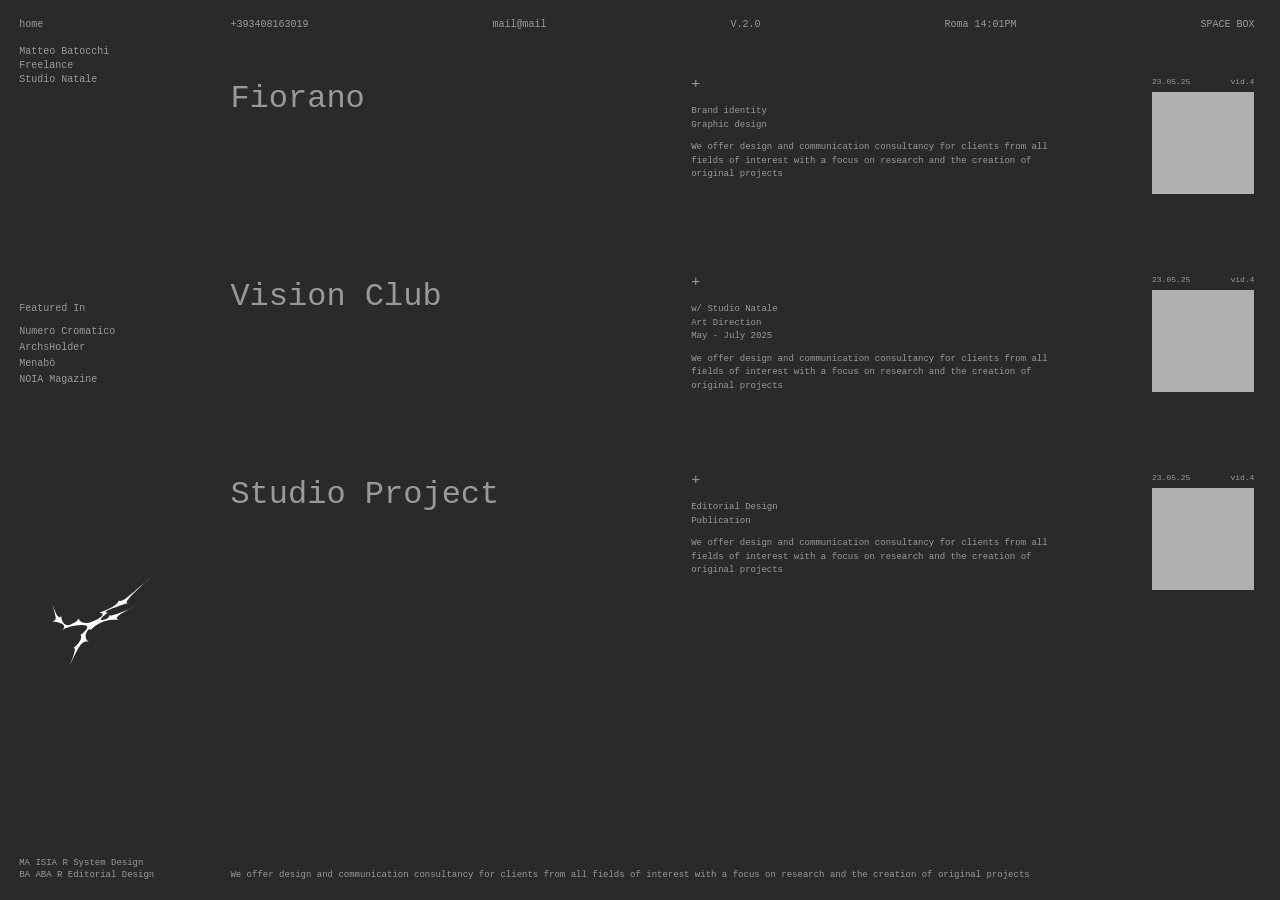
==== desktop.html @ 327a9543 "feature: added preliminary desktop version, hover previews, expandable grids" ====
<!DOCTYPE html>
<html lang="en">
<head>
    <meta charset="UTF-8">
    <meta name="viewport" content="width=device-width, initial-scale=1.0">
    <title>Space Box - Desktop</title>
    <link href="desktop.css" rel="stylesheet">
</head>
<body>

    <aside class="sidebar">
        <div class="sidebar-header">
            <a href="#" class="home-link">home</a>
            <div class="sidebar-info">
                <p>Matteo Batocchi</p>
                <p>Freelance<br>Studio Natale</p>
            </div>
        </div>
        
        <div class="sidebar-featured">
            <p class="featured-title">Featured In</p>
            <ul class="featured-list">
                <li>Numero Cromatico</li>
                <li>ArchsHolder</li>
                <li>Menabò</li>
                <li>NOIA Magazine</li>
            </ul>
        </div>

        <div class="sidebar-logo">
            <img src="./src/shockpazzesco-27.svg" alt="">
        </div>

        <div class="sidebar-credits">
            <p>MA ISIA R System Design</p>
            <p>BA ABA R Editorial Design</p>
        </div>
    </aside>

    <div class="main-container">
        <header class="top-nav">
            <span class="contact-info">+393408163019</span>
            <span class="contact-info">mail@mail</span>
            <span class="version">V.2.0</span>
            <span class="location">Roma 14:01PM</span>
            <span class="site-title">SPACE BOX</span>
        </header>

        <main class="content">
            <section class="project-section">
                <div class="project-card">
                    <h2 class="project-title">Fiorano</h2>
                    <div class="project-meta">
                        <button class="expand-btn">+</button>
                        <div class="project-info-text">
                            <p class="project-subtitle">Brand identity<br>Graphic design</p>
                            <p class="project-description">We offer design and communication consultancy for clients from all fields of interest with a focus on research and the creation of original projects</p>
                        </div>
                    </div>
                    <div class="project-preview">
                        <div class="preview-item">
                            <div class="preview-meta">
                                <span class="preview-date">23.05.25</span>
                                <span class="preview-type">vid.1</span>
                            </div>
                            <div class="preview-thumb" data-src=""></div>
                        </div>
                        <div class="preview-item">
                            <div class="preview-meta">
                                <span class="preview-date">23.05.25</span>
                                <span class="preview-type">vid.2</span>
                            </div>
                            <div class="preview-thumb" data-src=""></div>
                        </div>
                        <div class="preview-item">
                            <div class="preview-meta">
                                <span class="preview-date">23.05.25</span>
                                <span class="preview-type">vid.3</span>
                            </div>
                            <div class="preview-thumb" data-src=""></div>
                        </div>
                        <div class="preview-item">
                            <div class="preview-meta">
                                <span class="preview-date">23.05.25</span>
                                <span class="preview-type">vid.4</span>
                            </div>
                            <div class="preview-thumb" data-src=""></div>
                        </div>
                    </div>
                </div>
                <div class="project-expanded">
                    <div class="expanded-grid">
                        <div class="grid-item span-2">
                            <span class="grid-date">23.05.25</span>
                            <div class="grid-thumb" data-src=""></div>
                        </div>
                        <div class="grid-item">
                            <span class="grid-date">23.05.25</span>
                            <div class="grid-thumb" data-src=""></div>
                        </div>
                        <div class="grid-item">
                            <span class="grid-date">23.05.25</span>
                            <div class="grid-thumb" data-src=""></div>
                        </div>
                        <div class="grid-item">
                            <span class="grid-date">23.05.25</span>
                            <div class="grid-thumb" data-src=""></div>
                        </div>
                        <div class="grid-item">
                            <span class="grid-date">23.05.25</span>
                            <div class="grid-thumb" data-src=""></div>
                        </div>
                    </div>
                </div>
            </section>

            <section class="project-section">
                <div class="project-card">
                    <h2 class="project-title">Vision Club</h2>
                    <div class="project-meta">
                        <button class="expand-btn">+</button>
                        <div class="project-info-text">
                            <p class="project-subtitle">w/ Studio Natale<br>Art Direction<br>May - July 2025</p>
                            <p class="project-description">We offer design and communication consultancy for clients from all fields of interest with a focus on research and the creation of original projects</p>
                        </div>
                    </div>
                    <div class="project-preview">
                        <div class="preview-item">
                            <div class="preview-meta">
                                <span class="preview-date">23.05.25</span>
                                <span class="preview-type">vid.1</span>
                            </div>
                            <div class="preview-thumb" data-src=""></div>
                        </div>
                        <div class="preview-item">
                            <div class="preview-meta">
                                <span class="preview-date">23.05.25</span>
                                <span class="preview-type">vid.2</span>
                            </div>
                            <div class="preview-thumb" data-src=""></div>
                        </div>
                        <div class="preview-item">
                            <div class="preview-meta">
                                <span class="preview-date">23.05.25</span>
                                <span class="preview-type">vid.3</span>
                            </div>
                            <div class="preview-thumb" data-src=""></div>
                        </div>
                        <div class="preview-item">
                            <div class="preview-meta">
                                <span class="preview-date">23.05.25</span>
                                <span class="preview-type">vid.4</span>
                            </div>
                            <div class="preview-thumb" data-src=""></div>
                        </div>
                    </div>
                </div>
                <div class="project-expanded">
                    <div class="expanded-grid">
                        <div class="grid-item">
                            <span class="grid-date">23.05.25</span>
                            <div class="grid-thumb" data-src=""></div>
                        </div>
                        <div class="grid-item">
                            <span class="grid-date">23.05.25</span>
                            <div class="grid-thumb" data-src=""></div>
                        </div>
                        <div class="grid-item">
                            <span class="grid-date">23.05.25</span>
                            <div class="grid-thumb" data-src=""></div>
                        </div>
                        <div class="grid-item">
                            <span class="grid-date">23.05.25</span>
                            <div class="grid-thumb" data-src=""></div>
                        </div>
                        <div class="grid-item">
                            <span class="grid-date">23.05.25</span>
                            <div class="grid-thumb" data-src=""></div>
                        </div>
                        <div class="grid-item">
                            <span class="grid-date">23.05.25</span>
                            <div class="grid-thumb" data-src=""></div>
                        </div>
                    </div>
                </div>
            </section>

            <section class="project-section">
                <div class="project-card">
                    <h2 class="project-title">Studio Project</h2>
                    <div class="project-meta">
                        <button class="expand-btn">+</button>
                        <div class="project-info-text">
                            <p class="project-subtitle">Editorial Design<br>Publication</p>
                            <p class="project-description">We offer design and communication consultancy for clients from all fields of interest with a focus on research and the creation of original projects</p>
                        </div>
                    </div>
                    <div class="project-preview">
                        <div class="preview-item">
                            <div class="preview-meta">
                                <span class="preview-date">23.05.25</span>
                                <span class="preview-type">vid.1</span>
                            </div>
                            <div class="preview-thumb" data-src=""></div>
                        </div>
                        <div class="preview-item">
                            <div class="preview-meta">
                                <span class="preview-date">23.05.25</span>
                                <span class="preview-type">vid.2</span>
                            </div>
                            <div class="preview-thumb" data-src=""></div>
                        </div>
                        <div class="preview-item">
                            <div class="preview-meta">
                                <span class="preview-date">23.05.25</span>
                                <span class="preview-type">vid.3</span>
                            </div>
                            <div class="preview-thumb" data-src=""></div>
                        </div>
                        <div class="preview-item">
                            <div class="preview-meta">
                                <span class="preview-date">23.05.25</span>
                                <span class="preview-type">vid.4</span>
                            </div>
                            <div class="preview-thumb" data-src=""></div>
                        </div>
                    </div>
                </div>
                <div class="project-expanded">
                    <div class="expanded-grid">
                        <div class="grid-item span-3">
                            <span class="grid-date">23.05.25</span>
                            <div class="grid-thumb" data-src=""></div>
                        </div>
                        <div class="grid-item">
                            <span class="grid-date">23.05.25</span>
                            <div class="grid-thumb" data-src=""></div>
                        </div>
                        <div class="grid-item">
                            <span class="grid-date">23.05.25</span>
                            <div class="grid-thumb" data-src=""></div>
                        </div>
                        <div class="grid-item">
                            <span class="grid-date">23.05.25</span>
                            <div class="grid-thumb" data-src=""></div>
                        </div>
                    </div>
                </div>
            </section>
        </main>

        <footer class="footer">
            <p>We offer design and communication consultancy for clients from all fields of interest with a focus on research and the creation of original projects</p>
        </footer>
    </div>

    <script data-cfasync="false" src="/cdn-cgi/scripts/5c5dd728/cloudflare-static/email-decode.min.js"></script><script>
        document.querySelectorAll('.project-section').forEach(section => {
            const card = section.querySelector('.project-card');
            const expanded = section.querySelector('.project-expanded');
            const btn = section.querySelector('.expand-btn');

            btn.addEventListener('click', (e) => {
                e.stopPropagation();
                const isOpen = expanded.style.display === 'block';
                
                if (isOpen) {
                    expanded.style.display = 'none';
                    card.classList.remove('expanded');
                    btn.textContent = '+';
                } else {
                    expanded.style.display = 'block';
                    card.classList.add('expanded');
                    btn.textContent = '−';
                }
            });
        });

        document.querySelectorAll('[data-src]').forEach(el => {
            const src = el.getAttribute('data-src');
            if (!src) return;
            const isVideo = /\.(mp4|webm|ogg)$/i.test(src);
            if (isVideo) {
                const video = document.createElement('video');
                video.src = src;
                video.autoplay = true;
                video.muted = true;
                video.loop = true;
                video.playsInline = true;
                video.style.cssText = 'width:100%;height:100%;object-fit:cover;display:block;';
                el.appendChild(video);
            } else {
                el.style.backgroundImage = `url('${src}')`;
                el.style.backgroundSize = 'cover';
                el.style.backgroundPosition = 'center';
            }
        });
    </script>

</body>
</html>
---- desktop.css ----
*, *::before, *::after {
    box-sizing: border-box;
    margin: 0;
    padding: 0;
}

:root {
    --bg: #2a2a2a;
    --text: #999;
    --text-hover: #fff;
    --thumb: #b0b0b0;
    --gap: 0.8rem;
    --font: 'Courier New', Courier, monospace;
    --sidebar-width: 16vw;
}

html, body {
    width: 100%;
    height: 100%;
    background-color: var(--bg);
    color: var(--text);
    font-family: var(--font);
    font-size: clamp(10px, 0.75vw, 13px);
    line-height: 1.35;
    overflow: hidden;
}

.sidebar {
    position: fixed;
    top: 0;
    left: 0;
    width: var(--sidebar-width);
    height: 100%;
    background-color: var(--bg);
    padding: 2vh 1.5vw;
    display: flex;
    flex-direction: column;
    justify-content: space-between;
    z-index: 100;
}

.sidebar-header {
    display: flex;
    flex-direction: column;
    gap: 1.5vh;
}

.home-link {
    color: var(--text);
    text-decoration: none;
    font-size: 1em;
}

.home-link:hover {
    color: var(--text-hover);
}

.sidebar-info p {
    font-size: 1em;
    line-height: 1.4;
}

.sidebar-featured {
    margin-top: 3vh;
}

.featured-title {
    font-size: 1em;
    margin-bottom: 1vh;
}

.featured-list {
    list-style: none;
    font-size: 1em;
    line-height: 1.6;
}

.sidebar-logo {
    width: 60%;
    margin: 0 auto;
    color: var(--text);
}

.sidebar-logo svg {
    width: 100%;
    height: auto;
}

.sidebar-credits p {
    font-size: 0.9em;
    line-height: 1.4;
}

.main-container {
    margin-left: var(--sidebar-width);
    height: 100vh;
    display: flex;
    flex-direction: column;
}

.top-nav {
    position: sticky;
    top: 0;
    width: 100%;
    background-color: var(--bg);
    padding: 2vh 2vw;
    display: flex;
    justify-content: space-between;
    align-items: center;
    gap: 2vw;
    font-size: 1em;
    z-index: 50;
    flex-shrink: 0;
}

.contact-info,
.version,
.location,
.site-title {
    color: var(--text);
}

.content {
    flex: 1;
    overflow-y: auto;
    overflow-x: hidden;
    padding: 0 2vw 2vh 2vw;
}

.content::-webkit-scrollbar {
    width: 6px;
}

.content::-webkit-scrollbar-track {
    background: transparent;
}

.content::-webkit-scrollbar-thumb {
    background: var(--text);
    border-radius: 3px;
}

.footer {
    position: sticky;
    bottom: 0;
    width: 100%;
    background-color: var(--bg);
    padding: 2vh 2vw;
    font-size: 0.9em;
    line-height: 1.4;
    z-index: 50;
    flex-shrink: 0;
}

.project-section {
    margin-bottom: 2vh;
}

.project-card {
    display: grid;
    grid-template-columns: 1fr 1fr auto;
    gap: 2vw;
    align-items: start;
    padding: 3vh 0;
    min-height: 20vh;
}

.project-title {
    font-size: clamp(24px, 2.5vw, 48px);
    font-weight: 400;
    color: var(--text);
    transition: color 0.3s ease;
    grid-column: 1;
}

.project-card:hover .project-title {
    color: var(--text-hover);
}

.project-card.expanded:hover .project-title {
    color: var(--text);
}

.project-meta {
    grid-column: 2;
    display: flex;
    flex-direction: column;
    gap: 1.5vh;
}

.expand-btn {
    background: none;
    border: none;
    font-family: var(--font);
    font-size: 1.5em;
    color: var(--text);
    cursor: pointer;
    text-align: left;
    padding: 0;
    line-height: 1;
    width: 1.5em;
    transition: color 0.3s ease;
}

.expand-btn:hover {
    color: var(--text-hover);
}

.project-info-text {
    display: flex;
    flex-direction: column;
    gap: 1vh;
}

.project-subtitle {
    font-size: 0.9em;
    line-height: 1.5;
    color: var(--text);
}

.project-description {
    font-size: 0.9em;
    line-height: 1.5;
    max-width: 30vw;
    opacity: 1;
    transition: opacity 0.3s ease;
}

.project-card:hover .project-description {
    opacity: 0;
    pointer-events: none;
}

.project-card.expanded:hover .project-description {
    opacity: 1;
    pointer-events: auto;
}

.project-preview {
    grid-column: 3;
    display: flex;
    gap: var(--gap);
    justify-content: flex-end;
    align-items: flex-start;
    width: 8vw;
    transition: width 0.4s ease;
}

.project-card:hover .project-preview {
    width: 35vw;
}

.project-card.expanded:hover .project-preview {
    width: 8vw;
}

.preview-item {
    display: flex;
    flex-direction: column;
    width: 8vw;
    flex-shrink: 0;
    opacity: 0;
    transition: opacity 0.4s ease;
}

.preview-item:last-child {
    opacity: 1;
}

.project-card:hover .preview-item {
    opacity: 1;
}

.project-card.expanded:hover .preview-item {
    opacity: 0;
}

.project-card.expanded:hover .preview-item:last-child {
    opacity: 1;
}

.preview-meta {
    display: flex;
    justify-content: space-between;
    font-size: 0.8em;
    margin-bottom: 0.5vh;
}

.preview-date,
.preview-type {
    color: var(--text);
}

.preview-thumb {
    width: 100%;
    aspect-ratio: 1 / 1;
    background-color: var(--thumb);
    overflow: hidden;
}

.project-expanded {
    display: none;
    padding: 0 0 3vh 0;
}

.expanded-grid {
    display: grid;
    grid-template-columns: repeat(3, 1fr);
    grid-auto-rows: 18vw;
    gap: var(--gap);
    width: 100%;
}

.grid-item {
    display: flex;
    flex-direction: column;
    grid-column: span 1;
    min-height: 0;
}

.grid-item.span-2 {
    grid-column: span 2;
}

.grid-item.span-3 {
    grid-column: span 3;
}

.grid-date {
    font-size: 0.8em;
    color: var(--text);
    margin-bottom: 0.5vh;
    flex-shrink: 0;
}

.grid-thumb {
    flex: 1;
    width: 100%;
    background-color: var(--thumb);
    overflow: hidden;
    min-height: 0;
}
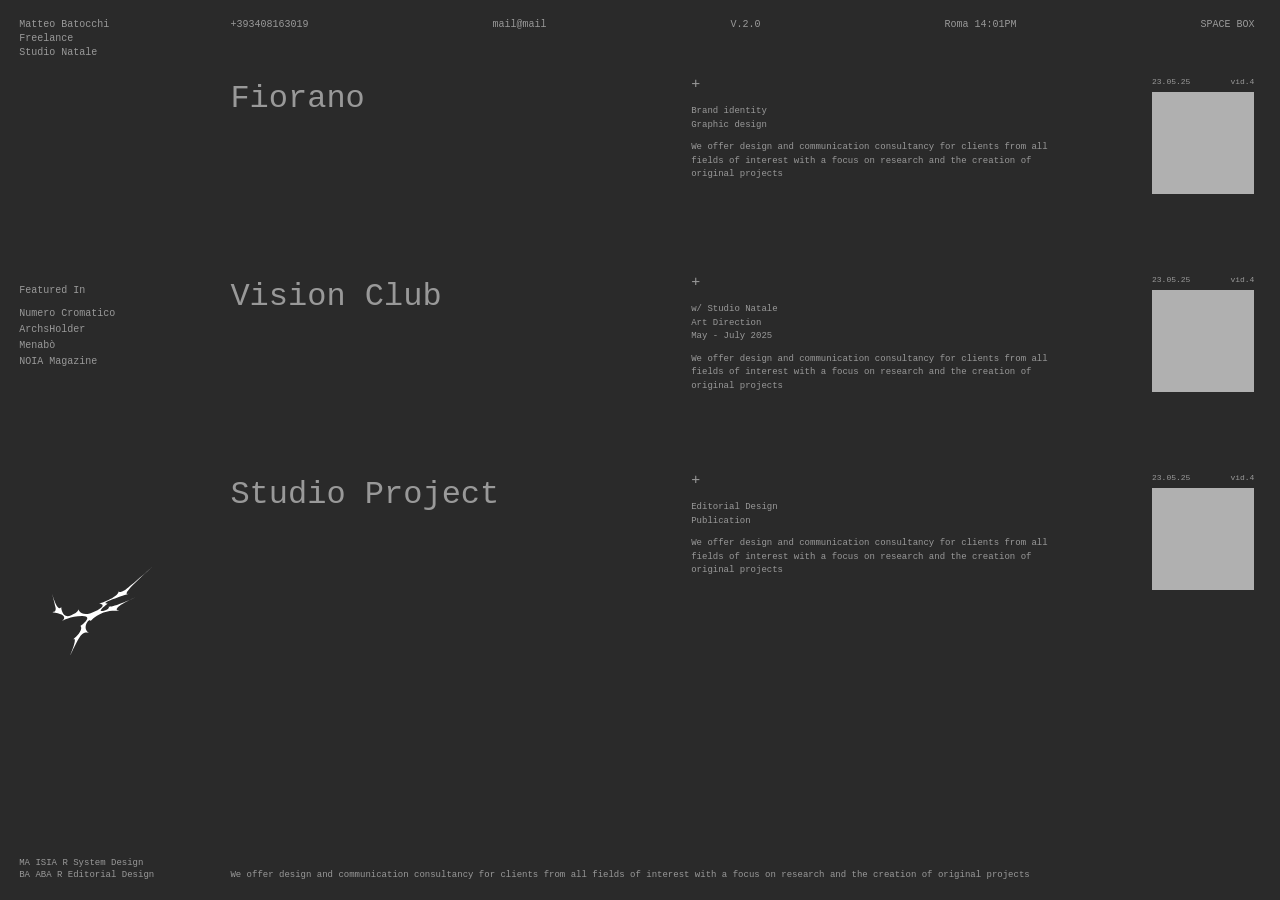
==== commit 1238ff62: "fix: mobile version, bg, font, gaps after feedback" ====
--- a/desktop.html
+++ b/desktop.html
@@ -1,301 +1,325 @@
-<!DOCTYPE html>
+<!doctype html>
 <html lang="en">
-<head>
-    <meta charset="UTF-8">
-    <meta name="viewport" content="width=device-width, initial-scale=1.0">
+  <head>
+    <meta charset="UTF-8" />
+    <meta name="viewport" content="width=device-width, initial-scale=1.0" />
     <title>Space Box - Desktop</title>
-    <link href="desktop.css" rel="stylesheet">
-</head>
-<body>
-
+    <link href="desktop.css" rel="stylesheet" />
+  </head>
+  <body>
     <aside class="sidebar">
-        <div class="sidebar-header">
-            <a href="#" class="home-link">home</a>
-            <div class="sidebar-info">
-                <p>Matteo Batocchi</p>
-                <p>Freelance<br>Studio Natale</p>
-            </div>
+      <div class="sidebar-header">
+        <div class="sidebar-info">
+          <p>Matteo Batocchi</p>
+          <p>Freelance<br />Studio Natale</p>
         </div>
-        
-        <div class="sidebar-featured">
-            <p class="featured-title">Featured In</p>
-            <ul class="featured-list">
-                <li>Numero Cromatico</li>
-                <li>ArchsHolder</li>
-                <li>Menabò</li>
-                <li>NOIA Magazine</li>
-            </ul>
-        </div>
-
-        <div class="sidebar-logo">
-            <img src="./src/shockpazzesco-27.svg" alt="">
-        </div>
-
-        <div class="sidebar-credits">
-            <p>MA ISIA R System Design</p>
-            <p>BA ABA R Editorial Design</p>
-        </div>
+      </div>
+
+      <div class="sidebar-featured">
+        <p class="featured-title">Featured In</p>
+        <ul class="featured-list">
+          <li>Numero Cromatico</li>
+          <li>ArchsHolder</li>
+          <li>Menabò</li>
+          <li>NOIA Magazine</li>
+        </ul>
+      </div>
+
+      <div class="sidebar-logo">
+        <img src="./src/shockpazzesco-27.svg" alt="" />
+      </div>
+
+      <div class="sidebar-credits">
+        <p>MA ISIA R System Design</p>
+        <p>BA ABA R Editorial Design</p>
+      </div>
     </aside>
 
     <div class="main-container">
-        <header class="top-nav">
-            <span class="contact-info">+393408163019</span>
-            <span class="contact-info">mail@mail</span>
-            <span class="version">V.2.0</span>
-            <span class="location">Roma 14:01PM</span>
-            <span class="site-title">SPACE BOX</span>
-        </header>
-
-        <main class="content">
-            <section class="project-section">
-                <div class="project-card">
-                    <h2 class="project-title">Fiorano</h2>
-                    <div class="project-meta">
-                        <button class="expand-btn">+</button>
-                        <div class="project-info-text">
-                            <p class="project-subtitle">Brand identity<br>Graphic design</p>
-                            <p class="project-description">We offer design and communication consultancy for clients from all fields of interest with a focus on research and the creation of original projects</p>
-                        </div>
-                    </div>
-                    <div class="project-preview">
-                        <div class="preview-item">
-                            <div class="preview-meta">
-                                <span class="preview-date">23.05.25</span>
-                                <span class="preview-type">vid.1</span>
-                            </div>
-                            <div class="preview-thumb" data-src=""></div>
-                        </div>
-                        <div class="preview-item">
-                            <div class="preview-meta">
-                                <span class="preview-date">23.05.25</span>
-                                <span class="preview-type">vid.2</span>
-                            </div>
-                            <div class="preview-thumb" data-src=""></div>
-                        </div>
-                        <div class="preview-item">
-                            <div class="preview-meta">
-                                <span class="preview-date">23.05.25</span>
-                                <span class="preview-type">vid.3</span>
-                            </div>
-                            <div class="preview-thumb" data-src=""></div>
-                        </div>
-                        <div class="preview-item">
-                            <div class="preview-meta">
-                                <span class="preview-date">23.05.25</span>
-                                <span class="preview-type">vid.4</span>
-                            </div>
-                            <div class="preview-thumb" data-src=""></div>
-                        </div>
-                    </div>
-                </div>
-                <div class="project-expanded">
-                    <div class="expanded-grid">
-                        <div class="grid-item span-2">
-                            <span class="grid-date">23.05.25</span>
-                            <div class="grid-thumb" data-src=""></div>
-                        </div>
-                        <div class="grid-item">
-                            <span class="grid-date">23.05.25</span>
-                            <div class="grid-thumb" data-src=""></div>
-                        </div>
-                        <div class="grid-item">
-                            <span class="grid-date">23.05.25</span>
-                            <div class="grid-thumb" data-src=""></div>
-                        </div>
-                        <div class="grid-item">
-                            <span class="grid-date">23.05.25</span>
-                            <div class="grid-thumb" data-src=""></div>
-                        </div>
-                        <div class="grid-item">
-                            <span class="grid-date">23.05.25</span>
-                            <div class="grid-thumb" data-src=""></div>
-                        </div>
-                    </div>
-                </div>
-            </section>
-
-            <section class="project-section">
-                <div class="project-card">
-                    <h2 class="project-title">Vision Club</h2>
-                    <div class="project-meta">
-                        <button class="expand-btn">+</button>
-                        <div class="project-info-text">
-                            <p class="project-subtitle">w/ Studio Natale<br>Art Direction<br>May - July 2025</p>
-                            <p class="project-description">We offer design and communication consultancy for clients from all fields of interest with a focus on research and the creation of original projects</p>
-                        </div>
-                    </div>
-                    <div class="project-preview">
-                        <div class="preview-item">
-                            <div class="preview-meta">
-                                <span class="preview-date">23.05.25</span>
-                                <span class="preview-type">vid.1</span>
-                            </div>
-                            <div class="preview-thumb" data-src=""></div>
-                        </div>
-                        <div class="preview-item">
-                            <div class="preview-meta">
-                                <span class="preview-date">23.05.25</span>
-                                <span class="preview-type">vid.2</span>
-                            </div>
-                            <div class="preview-thumb" data-src=""></div>
-                        </div>
-                        <div class="preview-item">
-                            <div class="preview-meta">
-                                <span class="preview-date">23.05.25</span>
-                                <span class="preview-type">vid.3</span>
-                            </div>
-                            <div class="preview-thumb" data-src=""></div>
-                        </div>
-                        <div class="preview-item">
-                            <div class="preview-meta">
-                                <span class="preview-date">23.05.25</span>
-                                <span class="preview-type">vid.4</span>
-                            </div>
-                            <div class="preview-thumb" data-src=""></div>
-                        </div>
-                    </div>
-                </div>
-                <div class="project-expanded">
-                    <div class="expanded-grid">
-                        <div class="grid-item">
-                            <span class="grid-date">23.05.25</span>
-                            <div class="grid-thumb" data-src=""></div>
-                        </div>
-                        <div class="grid-item">
-                            <span class="grid-date">23.05.25</span>
-                            <div class="grid-thumb" data-src=""></div>
-                        </div>
-                        <div class="grid-item">
-                            <span class="grid-date">23.05.25</span>
-                            <div class="grid-thumb" data-src=""></div>
-                        </div>
-                        <div class="grid-item">
-                            <span class="grid-date">23.05.25</span>
-                            <div class="grid-thumb" data-src=""></div>
-                        </div>
-                        <div class="grid-item">
-                            <span class="grid-date">23.05.25</span>
-                            <div class="grid-thumb" data-src=""></div>
-                        </div>
-                        <div class="grid-item">
-                            <span class="grid-date">23.05.25</span>
-                            <div class="grid-thumb" data-src=""></div>
-                        </div>
-                    </div>
-                </div>
-            </section>
-
-            <section class="project-section">
-                <div class="project-card">
-                    <h2 class="project-title">Studio Project</h2>
-                    <div class="project-meta">
-                        <button class="expand-btn">+</button>
-                        <div class="project-info-text">
-                            <p class="project-subtitle">Editorial Design<br>Publication</p>
-                            <p class="project-description">We offer design and communication consultancy for clients from all fields of interest with a focus on research and the creation of original projects</p>
-                        </div>
-                    </div>
-                    <div class="project-preview">
-                        <div class="preview-item">
-                            <div class="preview-meta">
-                                <span class="preview-date">23.05.25</span>
-                                <span class="preview-type">vid.1</span>
-                            </div>
-                            <div class="preview-thumb" data-src=""></div>
-                        </div>
-                        <div class="preview-item">
-                            <div class="preview-meta">
-                                <span class="preview-date">23.05.25</span>
-                                <span class="preview-type">vid.2</span>
-                            </div>
-                            <div class="preview-thumb" data-src=""></div>
-                        </div>
-                        <div class="preview-item">
-                            <div class="preview-meta">
-                                <span class="preview-date">23.05.25</span>
-                                <span class="preview-type">vid.3</span>
-                            </div>
-                            <div class="preview-thumb" data-src=""></div>
-                        </div>
-                        <div class="preview-item">
-                            <div class="preview-meta">
-                                <span class="preview-date">23.05.25</span>
-                                <span class="preview-type">vid.4</span>
-                            </div>
-                            <div class="preview-thumb" data-src=""></div>
-                        </div>
-                    </div>
-                </div>
-                <div class="project-expanded">
-                    <div class="expanded-grid">
-                        <div class="grid-item span-3">
-                            <span class="grid-date">23.05.25</span>
-                            <div class="grid-thumb" data-src=""></div>
-                        </div>
-                        <div class="grid-item">
-                            <span class="grid-date">23.05.25</span>
-                            <div class="grid-thumb" data-src=""></div>
-                        </div>
-                        <div class="grid-item">
-                            <span class="grid-date">23.05.25</span>
-                            <div class="grid-thumb" data-src=""></div>
-                        </div>
-                        <div class="grid-item">
-                            <span class="grid-date">23.05.25</span>
-                            <div class="grid-thumb" data-src=""></div>
-                        </div>
-                    </div>
-                </div>
-            </section>
-        </main>
-
-        <footer class="footer">
-            <p>We offer design and communication consultancy for clients from all fields of interest with a focus on research and the creation of original projects</p>
-        </footer>
+      <header class="top-nav">
+        <span class="contact-info">+393408163019</span>
+        <span class="contact-info">mail@mail</span>
+        <span class="version">V.2.0</span>
+        <span class="location">Roma 14:01PM</span>
+        <span class="site-title">SPACE BOX</span>
+      </header>
+
+      <main class="content">
+        <section class="project-section">
+          <div class="project-card">
+            <h2 class="project-title">Fiorano</h2>
+            <div class="project-meta">
+              <button class="expand-btn">+</button>
+              <div class="project-info-text">
+                <p class="project-subtitle">
+                  Brand identity<br />Graphic design
+                </p>
+                <p class="project-description">
+                  We offer design and communication consultancy for clients from
+                  all fields of interest with a focus on research and the
+                  creation of original projects
+                </p>
+              </div>
+            </div>
+            <div class="project-preview">
+              <div class="preview-item">
+                <div class="preview-meta">
+                  <span class="preview-date">23.05.25</span>
+                  <span class="preview-type">vid.1</span>
+                </div>
+                <div class="preview-thumb" data-src=""></div>
+              </div>
+              <div class="preview-item">
+                <div class="preview-meta">
+                  <span class="preview-date">23.05.25</span>
+                  <span class="preview-type">vid.2</span>
+                </div>
+                <div class="preview-thumb" data-src=""></div>
+              </div>
+              <div class="preview-item">
+                <div class="preview-meta">
+                  <span class="preview-date">23.05.25</span>
+                  <span class="preview-type">vid.3</span>
+                </div>
+                <div class="preview-thumb" data-src=""></div>
+              </div>
+              <div class="preview-item">
+                <div class="preview-meta">
+                  <span class="preview-date">23.05.25</span>
+                  <span class="preview-type">vid.4</span>
+                </div>
+                <div class="preview-thumb" data-src=""></div>
+              </div>
+            </div>
+          </div>
+          <div class="project-expanded">
+            <div class="expanded-grid">
+              <div class="grid-item span-2">
+                <span class="grid-date">23.05.25</span>
+                <div class="grid-thumb" data-src=""></div>
+              </div>
+              <div class="grid-item">
+                <span class="grid-date">23.05.25</span>
+                <div class="grid-thumb" data-src=""></div>
+              </div>
+              <div class="grid-item">
+                <span class="grid-date">23.05.25</span>
+                <div class="grid-thumb" data-src=""></div>
+              </div>
+              <div class="grid-item">
+                <span class="grid-date">23.05.25</span>
+                <div class="grid-thumb" data-src=""></div>
+              </div>
+              <div class="grid-item">
+                <span class="grid-date">23.05.25</span>
+                <div class="grid-thumb" data-src=""></div>
+              </div>
+            </div>
+          </div>
+        </section>
+
+        <section class="project-section">
+          <div class="project-card">
+            <h2 class="project-title">Vision Club</h2>
+            <div class="project-meta">
+              <button class="expand-btn">+</button>
+              <div class="project-info-text">
+                <p class="project-subtitle">
+                  w/ Studio Natale<br />Art Direction<br />May - July 2025
+                </p>
+                <p class="project-description">
+                  We offer design and communication consultancy for clients from
+                  all fields of interest with a focus on research and the
+                  creation of original projects
+                </p>
+              </div>
+            </div>
+            <div class="project-preview">
+              <div class="preview-item">
+                <div class="preview-meta">
+                  <span class="preview-date">23.05.25</span>
+                  <span class="preview-type">vid.1</span>
+                </div>
+                <div class="preview-thumb" data-src=""></div>
+              </div>
+              <div class="preview-item">
+                <div class="preview-meta">
+                  <span class="preview-date">23.05.25</span>
+                  <span class="preview-type">vid.2</span>
+                </div>
+                <div class="preview-thumb" data-src=""></div>
+              </div>
+              <div class="preview-item">
+                <div class="preview-meta">
+                  <span class="preview-date">23.05.25</span>
+                  <span class="preview-type">vid.3</span>
+                </div>
+                <div class="preview-thumb" data-src=""></div>
+              </div>
+              <div class="preview-item">
+                <div class="preview-meta">
+                  <span class="preview-date">23.05.25</span>
+                  <span class="preview-type">vid.4</span>
+                </div>
+                <div class="preview-thumb" data-src=""></div>
+              </div>
+            </div>
+          </div>
+          <div class="project-expanded">
+            <div class="expanded-grid">
+              <div class="grid-item">
+                <span class="grid-date">23.05.25</span>
+                <div class="grid-thumb" data-src=""></div>
+              </div>
+              <div class="grid-item">
+                <span class="grid-date">23.05.25</span>
+                <div class="grid-thumb" data-src=""></div>
+              </div>
+              <div class="grid-item">
+                <span class="grid-date">23.05.25</span>
+                <div class="grid-thumb" data-src=""></div>
+              </div>
+              <div class="grid-item">
+                <span class="grid-date">23.05.25</span>
+                <div class="grid-thumb" data-src=""></div>
+              </div>
+              <div class="grid-item">
+                <span class="grid-date">23.05.25</span>
+                <div class="grid-thumb" data-src=""></div>
+              </div>
+              <div class="grid-item">
+                <span class="grid-date">23.05.25</span>
+                <div class="grid-thumb" data-src=""></div>
+              </div>
+            </div>
+          </div>
+        </section>
+
+        <section class="project-section">
+          <div class="project-card">
+            <h2 class="project-title">Studio Project</h2>
+            <div class="project-meta">
+              <button class="expand-btn">+</button>
+              <div class="project-info-text">
+                <p class="project-subtitle">
+                  Editorial Design<br />Publication
+                </p>
+                <p class="project-description">
+                  We offer design and communication consultancy for clients from
+                  all fields of interest with a focus on research and the
+                  creation of original projects
+                </p>
+              </div>
+            </div>
+            <div class="project-preview">
+              <div class="preview-item">
+                <div class="preview-meta">
+                  <span class="preview-date">23.05.25</span>
+                  <span class="preview-type">vid.1</span>
+                </div>
+                <div class="preview-thumb" data-src=""></div>
+              </div>
+              <div class="preview-item">
+                <div class="preview-meta">
+                  <span class="preview-date">23.05.25</span>
+                  <span class="preview-type">vid.2</span>
+                </div>
+                <div class="preview-thumb" data-src=""></div>
+              </div>
+              <div class="preview-item">
+                <div class="preview-meta">
+                  <span class="preview-date">23.05.25</span>
+                  <span class="preview-type">vid.3</span>
+                </div>
+                <div class="preview-thumb" data-src=""></div>
+              </div>
+              <div class="preview-item">
+                <div class="preview-meta">
+                  <span class="preview-date">23.05.25</span>
+                  <span class="preview-type">vid.4</span>
+                </div>
+                <div class="preview-thumb" data-src=""></div>
+              </div>
+            </div>
+          </div>
+          <div class="project-expanded">
+            <div class="expanded-grid">
+              <div class="grid-item span-3">
+                <span class="grid-date">23.05.25</span>
+                <div class="grid-thumb" data-src=""></div>
+              </div>
+              <div class="grid-item">
+                <span class="grid-date">23.05.25</span>
+                <div class="grid-thumb" data-src=""></div>
+              </div>
+              <div class="grid-item">
+                <span class="grid-date">23.05.25</span>
+                <div class="grid-thumb" data-src=""></div>
+              </div>
+              <div class="grid-item">
+                <span class="grid-date">23.05.25</span>
+                <div class="grid-thumb" data-src=""></div>
+              </div>
+            </div>
+          </div>
+        </section>
+      </main>
+
+      <footer class="footer">
+        <p>
+          We offer design and communication consultancy for clients from all
+          fields of interest with a focus on research and the creation of
+          original projects
+        </p>
+      </footer>
     </div>
 
-    <script data-cfasync="false" src="/cdn-cgi/scripts/5c5dd728/cloudflare-static/email-decode.min.js"></script><script>
-        document.querySelectorAll('.project-section').forEach(section => {
-            const card = section.querySelector('.project-card');
-            const expanded = section.querySelector('.project-expanded');
-            const btn = section.querySelector('.expand-btn');
-
-            btn.addEventListener('click', (e) => {
-                e.stopPropagation();
-                const isOpen = expanded.style.display === 'block';
-                
-                if (isOpen) {
-                    expanded.style.display = 'none';
-                    card.classList.remove('expanded');
-                    btn.textContent = '+';
-                } else {
-                    expanded.style.display = 'block';
-                    card.classList.add('expanded');
-                    btn.textContent = '−';
-                }
-            });
+    <script
+      data-cfasync="false"
+      src="/cdn-cgi/scripts/5c5dd728/cloudflare-static/email-decode.min.js"
+    ></script>
+    <script>
+      document.querySelectorAll(".project-section").forEach((section) => {
+        const card = section.querySelector(".project-card");
+        const expanded = section.querySelector(".project-expanded");
+        const btn = section.querySelector(".expand-btn");
+
+        btn.addEventListener("click", (e) => {
+          e.stopPropagation();
+          const isOpen = expanded.style.display === "block";
+
+          if (isOpen) {
+            expanded.style.display = "none";
+            card.classList.remove("expanded");
+            btn.textContent = "+";
+          } else {
+            expanded.style.display = "block";
+            card.classList.add("expanded");
+            btn.textContent = "−";
+          }
         });
-
-        document.querySelectorAll('[data-src]').forEach(el => {
-            const src = el.getAttribute('data-src');
-            if (!src) return;
-            const isVideo = /\.(mp4|webm|ogg)$/i.test(src);
-            if (isVideo) {
-                const video = document.createElement('video');
-                video.src = src;
-                video.autoplay = true;
-                video.muted = true;
-                video.loop = true;
-                video.playsInline = true;
-                video.style.cssText = 'width:100%;height:100%;object-fit:cover;display:block;';
-                el.appendChild(video);
-            } else {
-                el.style.backgroundImage = `url('${src}')`;
-                el.style.backgroundSize = 'cover';
-                el.style.backgroundPosition = 'center';
-            }
-        });
+      });
+
+      document.querySelectorAll("[data-src]").forEach((el) => {
+        const src = el.getAttribute("data-src");
+        if (!src) return;
+        const isVideo = /\.(mp4|webm|ogg)$/i.test(src);
+        if (isVideo) {
+          const video = document.createElement("video");
+          video.src = src;
+          video.autoplay = true;
+          video.muted = true;
+          video.loop = true;
+          video.playsInline = true;
+          video.style.cssText =
+            "width:100%;height:100%;object-fit:cover;display:block;";
+          el.appendChild(video);
+        } else {
+          el.style.backgroundImage = `url('${src}')`;
+          el.style.backgroundSize = "cover";
+          el.style.backgroundPosition = "center";
+        }
+      });
     </script>
-
-</body>
-</html>+  </body>
+</html>
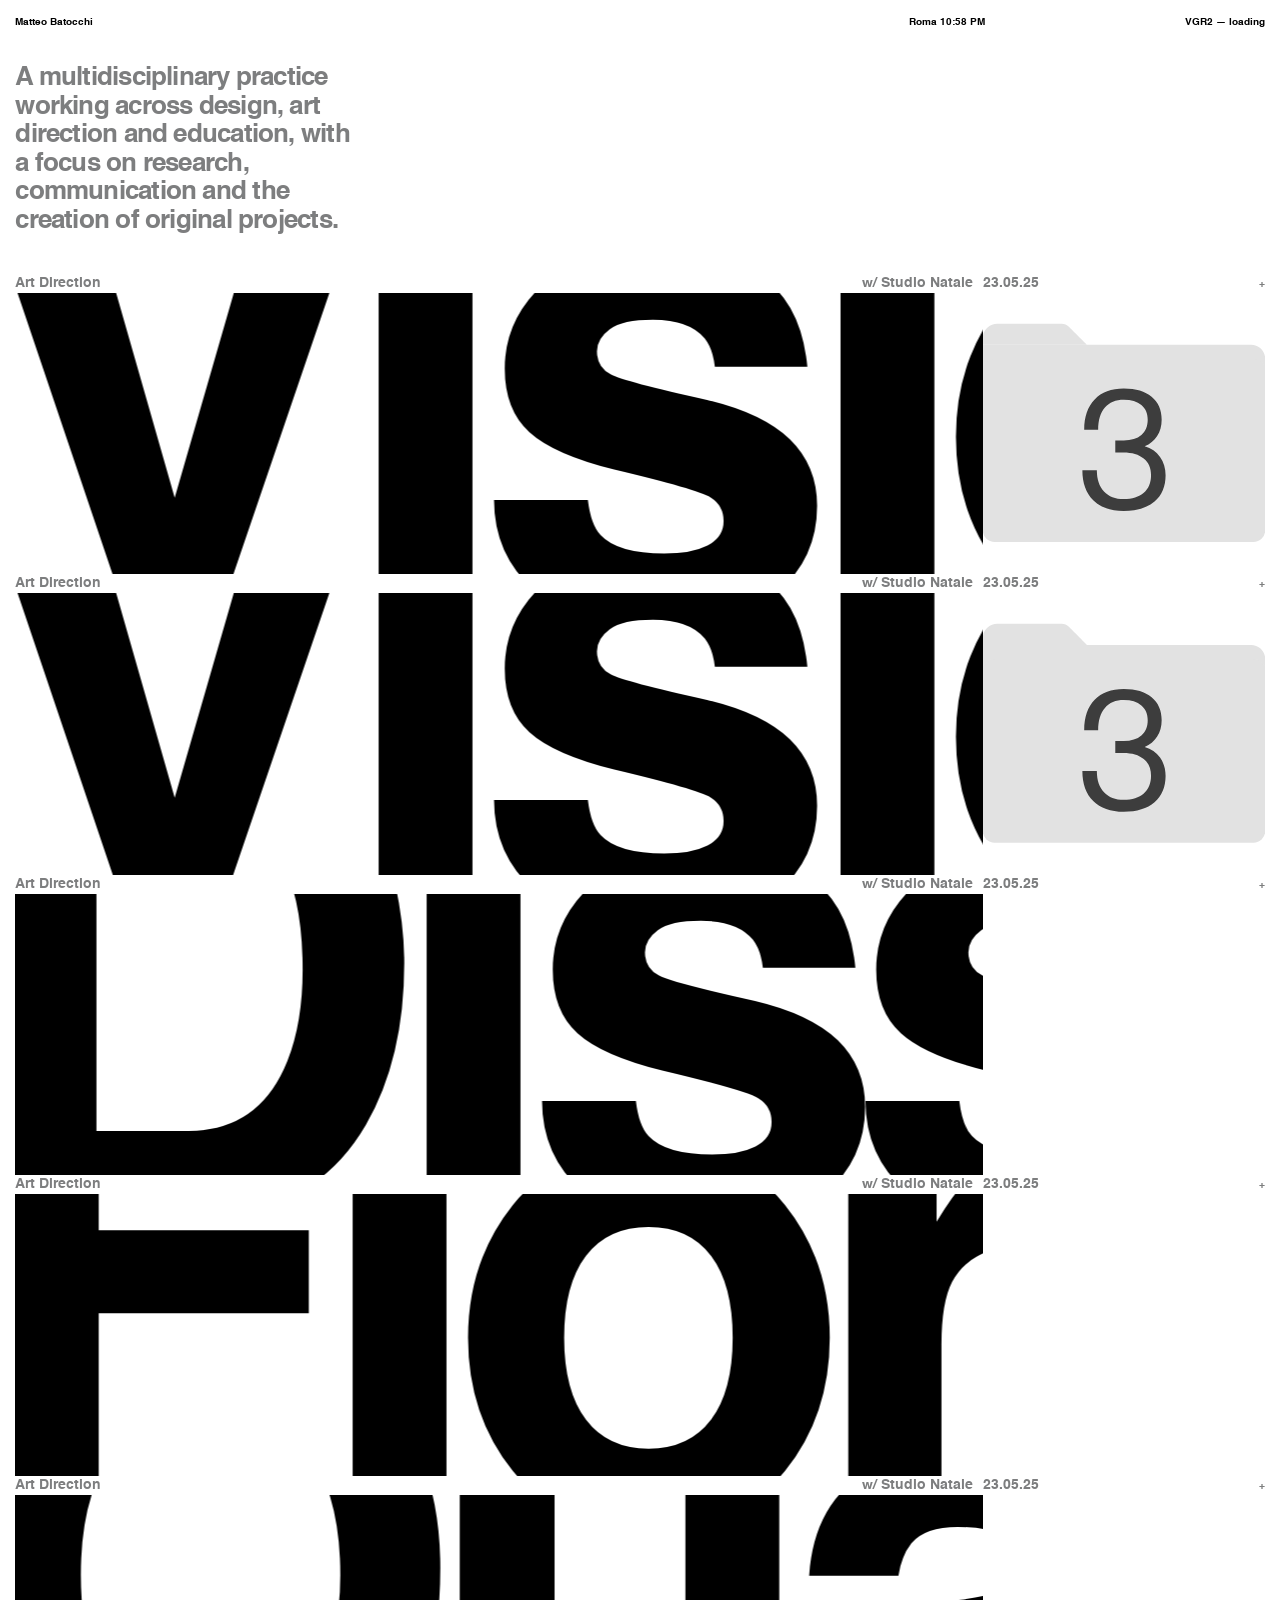
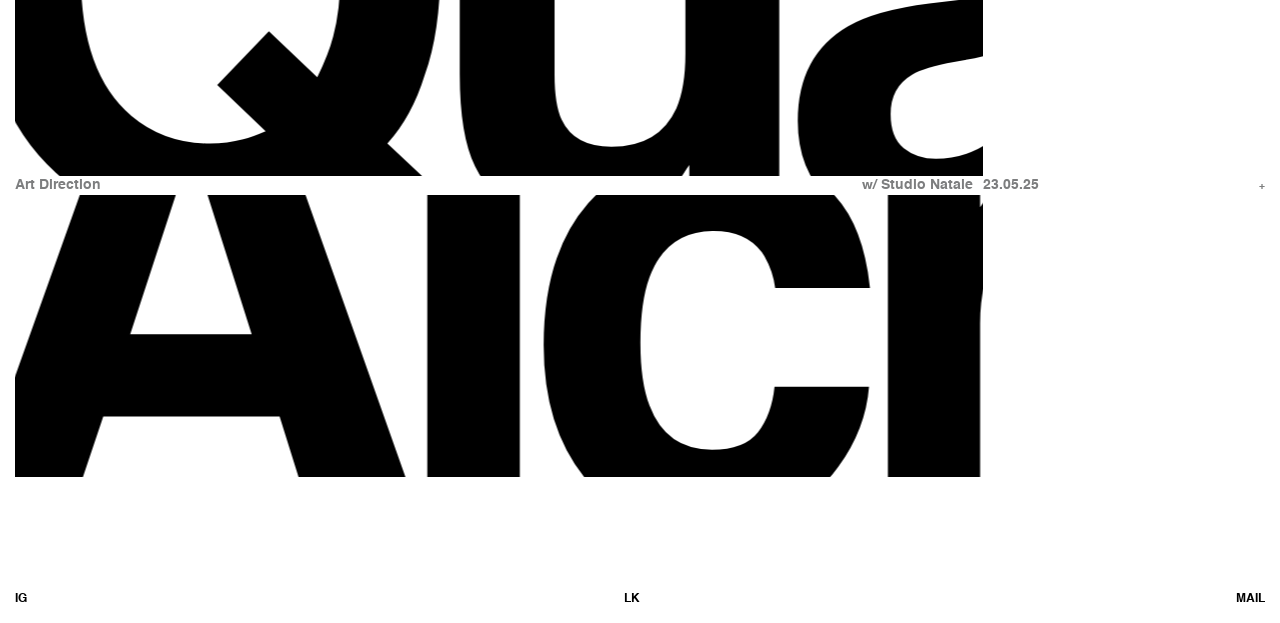
==== commit b779bdd2: "add: versione aggiornata" ====
--- a/desktop.html
+++ b/desktop.html
@@ -2,301 +2,474 @@
 <html lang="en">
   <head>
     <meta charset="UTF-8" />
-    <meta name="viewport" content="width=device-width, initial-scale=1.0" />
-    <title>Space Box - Desktop</title>
-    <link href="desktop.css" rel="stylesheet" />
+    <meta
+      name="viewport"
+      content="width=device-width, initial-scale=1.0, maximum-scale=1.0"
+    />
+    <title>Portfolio Slash</title>
+<link href="desktop.css" rel="stylesheet" />
   </head>
   <body>
-    <aside class="sidebar">
-      <div class="sidebar-header">
-        <div class="sidebar-info">
-          <p>Matteo Batocchi</p>
-          <p>Freelance<br />Studio Natale</p>
+    <div class="sfaccim">
+   <header class="top-nav">
+  <div class="nav-row">
+  <span class="nav-text nav-logo">
+    Matteo Batocchi
+  </span>
+
+  <span class="nav-text" id="romaTime"></span>
+
+  <span class="nav-text voyager-pos" id="voyager2">
+    VGR2 — loading
+  </span>
+</div>
+</header>
+      <div class="content">
+        <div class="description">
+          <p>
+           A multidisciplinary practice working across design, art direction and education, with a focus on research, communication and the creation of original projects.
+          </p>
         </div>
+
+        <section class="project-section">
+          <div class="section-row">
+            <div class="section-left">
+              <div class="section-meta">
+                <div class="meta-left">
+                  <span class="thumb-work">Art Direction</span>
+                  <span class="thumb-studio">w/ Studio Natale</span>
+                </div>
+              </div>
+             <div class="marquee-wrap">
+
+    <div class="marquee-overlay">
+        <p class="overlay-desc">
+            A multidisciplinary practice working across design,
+            art direction and education, with a focus on research,
+            communication and the creation of original projects.
+        </p>
+    </div>
+
+    <div class="marquee-track">
+        <span>Vision Club</span>
+        <span>Vision Club</span>
+        <span>Vision Club</span>
+        <span>Vision Club</span>
+    </div>
+
+</div>
+            </div>
+            <div class="project-thumb-col">
+              <div class="meta-right">
+                <span class="thumb-date">23.05.25</span>
+                <button class="toggle-btn">+</button>
+              </div>
+              <div
+                class="thumb-preview"
+                data-src="./src/nav_covers/nav_proj_Tavola disegno 1 copia 2.svg"
+              ></div>
+            </div>
+          </div>
+          <div class="media-grid">
+            <div class="media-cell span-2">
+              <span class="cell-date">23.05.25</span>
+              <div
+                class="cell-thumb"
+                data-src="./src/project_covers/FARINI/farini-04.jpg"
+              ></div>
+            </div>
+            <div class="media-cell">
+              <span class="cell-date">23.05.25</span>
+              <div
+                class="cell-thumb"
+                data-src="./src/project_covers/FARINI/farini-04.jpg"
+              ></div>
+            </div>
+            <div class="media-cell">
+              <span class="cell-date">23.05.25</span>
+              <div
+                class="cell-thumb"
+                data-src="./src/project_covers/Farnese/mockup-4.webm"
+              ></div>
+            </div>
+            <div class="media-cell">
+              <span class="cell-date">23.05.25</span>
+              <div class="cell-thumb"></div>
+            </div>
+            <div class="media-cell">
+              <span class="cell-date">23.05.25</span>
+              <div class="cell-thumb"></div>
+            </div>
+          </div>
+        </section>
+
+        <section class="project-section">
+          <div class="section-row">
+            <div class="section-left">
+              <div class="section-meta">
+                <div class="meta-left">
+                  <span class="thumb-work">Art Direction</span>
+                  <span class="thumb-studio">w/ Studio Natale</span>
+                </div>
+              </div>
+             <div class="marquee-wrap">
+
+    <div class="marquee-overlay">
+        <p class="overlay-desc">
+            A multidisciplinary practice working across design,
+            art direction and education, with a focus on research,
+            communication and the creation of original projects.
+        </p>
+    </div>
+
+    <div class="marquee-track">
+        <span>Vision Club</span>
+        <span>Vision Club</span>
+        <span>Vision Club</span>
+        <span>Vision Club</span>
+    </div>
+
+</div>
+            </div>
+            <div class="project-thumb-col">
+              <div class="meta-right">
+                <span class="thumb-date">23.05.25</span>
+                <button class="toggle-btn">+</button>
+              </div>
+              <div
+                class="thumb-preview"
+                data-src="./src/nav_covers/nav_proj_Tavola disegno 1 copia 2.svg"
+              ></div>
+            </div>
+          </div>
+          <div class="media-grid">
+            <div class="media-cell span-2">
+              <span class="cell-date">23.05.25</span>
+              <div
+                class="cell-thumb"
+                data-src="./src/project_covers/FARINI/farini-04.jpg"
+              ></div>
+            </div>
+            <div class="media-cell">
+              <span class="cell-date">23.05.25</span>
+              <div
+                class="cell-thumb"
+                data-src="./src/project_covers/FARINI/farini-04.jpg"
+              ></div>
+            </div>
+            <div class="media-cell">
+              <span class="cell-date">23.05.25</span>
+              <div
+                class="cell-thumb"
+                data-src="./src/project_covers/Farnese/mockup-4.webm"
+              ></div>
+            </div>
+            <div class="media-cell">
+              <span class="cell-date">23.05.25</span>
+              <div class="cell-thumb"></div>
+            </div>
+            <div class="media-cell">
+              <span class="cell-date">23.05.25</span>
+              <div class="cell-thumb"></div>
+            </div>
+          </div>
+        </section>
+
+        <section class="project-section">
+          <div class="section-row">
+            <div class="section-left">
+              <div class="section-meta">
+                <div class="meta-left">
+                  <span class="thumb-work">Art Direction</span>
+                  <span class="thumb-studio">w/ Studio Natale</span>
+                </div>
+              </div>
+              <div class="marquee-wrap">
+                <div class="marquee-track">
+                  <span>Dissonanze</span>
+                  <span>Dissonanze</span>
+                  <span>Dissonanze</span>
+                  <span>Dissonanze</span>
+                </div>
+              </div>
+            </div>
+            <div class="project-thumb-col">
+              <div class="meta-right">
+                <span class="thumb-date">23.05.25</span>
+                <button class="toggle-btn">+</button>
+              </div>
+              <div
+                class="thumb-preview"
+                data-src="./src/project_covers/FARINI/3.png"
+              ></div>
+            </div>
+          </div>
+          <div class="media-grid">
+            <div class="media-cell span-2">
+              <span class="cell-date">23.05.25</span>
+              <div
+                class="cell-thumb"
+                data-src="./src/project_covers/FARINI/farini-04.jpg"
+              ></div>
+            </div>
+            <div class="media-cell">
+              <span class="cell-date">23.05.25</span>
+              <div
+                class="cell-thumb"
+                data-src="./src/project_covers/FARINI/farini-04.jpg"
+              ></div>
+            </div>
+            <div class="media-cell">
+              <span class="cell-date">23.05.25</span>
+              <div
+                class="cell-thumb"
+                data-src="./src/project_covers/Farnese/mockup-4.webm"
+              ></div>
+            </div>
+            <div class="media-cell">
+              <span class="cell-date">23.05.25</span>
+              <div class="cell-thumb"></div>
+            </div>
+            <div class="media-cell">
+              <span class="cell-date">23.05.25</span>
+              <div class="cell-thumb"></div>
+            </div>
+          </div>
+        </section>
+        <section class="project-section">
+          <div class="section-row">
+            <div class="section-left">
+              <div class="section-meta">
+                <div class="meta-left">
+                  <span class="thumb-work">Art Direction</span>
+                  <span class="thumb-studio">w/ Studio Natale</span>
+                </div>
+              </div>
+              <div class="marquee-wrap">
+                <div class="marquee-overlay">
+<!--                   <p class="overlay-title">Vision Club</p> -->
+                  <p class="overlay-desc">
+                    Brand identity and art direction for a creative studio.
+                    Focus on visual language and spatial communication.
+                  </p>
+                </div>
+                <div class="marquee-track">
+                  <span>Fiorano</span>
+                  <span>Fiorano</span>
+                  <span>Fiorano</span>
+                  <span>Fiorano</span>
+                </div>
+              </div>
+            </div>
+            <div class="project-thumb-col">
+              <div class="meta-right">
+                <span class="thumb-date">23.05.25</span>
+                <button class="toggle-btn">+</button>
+              </div>
+              <div
+                class="thumb-preview"
+                data-src="./src/project_covers/FARINI/3.png"
+              ></div>
+            </div>
+          </div>
+          <div class="media-grid">
+            <div class="media-cell span-2">
+              <span class="cell-date">23.05.25</span>
+              <div
+                class="cell-thumb"
+                data-src="./src/project_covers/FARINI/farini-04.jpg"
+              ></div>
+            </div>
+            <div class="media-cell">
+              <span class="cell-date">23.05.25</span>
+              <div
+                class="cell-thumb"
+                data-src="./src/project_covers/FARINI/farini-04.jpg"
+              ></div>
+            </div>
+            <div class="media-cell">
+              <span class="cell-date">23.05.25</span>
+              <div
+                class="cell-thumb"
+                data-src="./src/project_covers/Farnese/mockup-4.webm"
+              ></div>
+            </div>
+            <div class="media-cell">
+              <span class="cell-date">23.05.25</span>
+              <div class="cell-thumb"></div>
+            </div>
+            <div class="media-cell">
+              <span class="cell-date">23.05.25</span>
+              <div class="cell-thumb"></div>
+            </div>
+          </div>
+        </section>
+
+        <section class="project-section">
+          <div class="section-row">
+            <div class="section-left">
+              <div class="section-meta">
+                <div class="meta-left">
+                  <span class="thumb-work">Art Direction</span>
+                  <span class="thumb-studio">w/ Studio Natale</span>
+                </div>
+              </div>
+              <div class="marquee-wrap">
+                <div class="marquee-track">
+                  <span>Quantum Type</span>
+                  <span>Quantum Type</span>
+                  <span>Quantum Type</span>
+                  <span>Quantum Type</span>
+                </div>
+              </div>
+            </div>
+            <div class="project-thumb-col">
+              <div class="meta-right">
+                <span class="thumb-date">23.05.25</span>
+                <button class="toggle-btn">+</button>
+              </div>
+              <div
+                class="thumb-preview"
+                data-src="./src/project_covers/FARINI/3.png"
+              ></div>
+            </div>
+          </div>
+          <div class="media-grid">
+            <div class="media-cell span-2">
+              <span class="cell-date">23.05.25</span>
+              <div
+                class="cell-thumb"
+                data-src="./src/project_covers/FARINI/farini-04.jpg"
+              ></div>
+            </div>
+            <div class="media-cell">
+              <span class="cell-date">23.05.25</span>
+              <div
+                class="cell-thumb"
+                data-src="./src/project_covers/FARINI/farini-04.jpg"
+              ></div>
+            </div>
+            <div class="media-cell">
+              <span class="cell-date">23.05.25</span>
+              <div
+                class="cell-thumb"
+                data-src="./src/project_covers/Farnese/mockup-4.webm"
+              ></div>
+            </div>
+            <div class="media-cell">
+              <span class="cell-date">23.05.25</span>
+              <div class="cell-thumb"></div>
+            </div>
+            <div class="media-cell">
+              <span class="cell-date">23.05.25</span>
+              <div class="cell-thumb"></div>
+            </div>
+          </div>
+        </section>
+
+        <section class="project-section">
+          <div class="section-row">
+            <div class="section-left">
+              <div class="section-meta">
+                <div class="meta-left">
+                  <span class="thumb-work">Art Direction</span>
+                  <span class="thumb-studio">w/ Studio Natale</span>
+                </div>
+              </div>
+              <div class="marquee-wrap">
+                <div class="marquee-track">
+                  <span>Alchemia Formae</span>
+                  <span>Alchemia Formae</span>
+                  <span>Alchemia Formae</span>
+                  <span>Alchemia FOrmae</span>
+                </div>
+              </div>
+            </div>
+            <div class="project-thumb-col">
+              <div class="meta-right">
+                <span class="thumb-date">23.05.25</span>
+                <button class="toggle-btn">+</button>
+              </div>
+              <div
+                class="thumb-preview"
+                data-src="./src/project_covers/FARINI/3.png"
+              ></div>
+            </div>
+          </div>
+          <div class="media-grid">
+            <div class="media-cell span-2">
+              <span class="cell-date">23.05.25</span>
+              <div
+                class="cell-thumb"
+                data-src="./src/project_covers/FARINI/farini-04.jpg"
+              ></div>
+            </div>
+            <div class="media-cell">
+              <span class="cell-date">23.05.25</span>
+              <div
+                class="cell-thumb"
+                data-src="./src/project_covers/FARINI/farini-04.jpg"
+              ></div>
+            </div>
+            <div class="media-cell">
+              <span class="cell-date">23.05.25</span>
+              <div
+                class="cell-thumb"
+                data-src="./src/project_covers/Farnese/mockup-4.webm"
+              ></div>
+            </div>
+            <div class="media-cell">
+              <span class="cell-date">23.05.25</span>
+              <div class="cell-thumb"></div>
+            </div>
+            <div class="media-cell">
+              <span class="cell-date">23.05.25</span>
+              <div class="cell-thumb"></div>
+            </div>
+          </div>
+        </section>
       </div>
 
-      <div class="sidebar-featured">
-        <p class="featured-title">Featured In</p>
-        <ul class="featured-list">
-          <li>Numero Cromatico</li>
-          <li>ArchsHolder</li>
-          <li>Menabò</li>
-          <li>NOIA Magazine</li>
-        </ul>
-      </div>
-
-      <div class="sidebar-logo">
-        <img src="./src/shockpazzesco-27.svg" alt="" />
-      </div>
-
-      <div class="sidebar-credits">
-        <p>MA ISIA R System Design</p>
-        <p>BA ABA R Editorial Design</p>
-      </div>
-    </aside>
-
-    <div class="main-container">
-      <header class="top-nav">
-        <span class="contact-info">+393408163019</span>
-        <span class="contact-info">mail@mail</span>
-        <span class="version">V.2.0</span>
-        <span class="location">Roma 14:01PM</span>
-        <span class="site-title">SPACE BOX</span>
-      </header>
-
-      <main class="content">
-        <section class="project-section">
-          <div class="project-card">
-            <h2 class="project-title">Fiorano</h2>
-            <div class="project-meta">
-              <button class="expand-btn">+</button>
-              <div class="project-info-text">
-                <p class="project-subtitle">
-                  Brand identity<br />Graphic design
-                </p>
-                <p class="project-description">
-                  We offer design and communication consultancy for clients from
-                  all fields of interest with a focus on research and the
-                  creation of original projects
-                </p>
-              </div>
-            </div>
-            <div class="project-preview">
-              <div class="preview-item">
-                <div class="preview-meta">
-                  <span class="preview-date">23.05.25</span>
-                  <span class="preview-type">vid.1</span>
-                </div>
-                <div class="preview-thumb" data-src=""></div>
-              </div>
-              <div class="preview-item">
-                <div class="preview-meta">
-                  <span class="preview-date">23.05.25</span>
-                  <span class="preview-type">vid.2</span>
-                </div>
-                <div class="preview-thumb" data-src=""></div>
-              </div>
-              <div class="preview-item">
-                <div class="preview-meta">
-                  <span class="preview-date">23.05.25</span>
-                  <span class="preview-type">vid.3</span>
-                </div>
-                <div class="preview-thumb" data-src=""></div>
-              </div>
-              <div class="preview-item">
-                <div class="preview-meta">
-                  <span class="preview-date">23.05.25</span>
-                  <span class="preview-type">vid.4</span>
-                </div>
-                <div class="preview-thumb" data-src=""></div>
-              </div>
-            </div>
-          </div>
-          <div class="project-expanded">
-            <div class="expanded-grid">
-              <div class="grid-item span-2">
-                <span class="grid-date">23.05.25</span>
-                <div class="grid-thumb" data-src=""></div>
-              </div>
-              <div class="grid-item">
-                <span class="grid-date">23.05.25</span>
-                <div class="grid-thumb" data-src=""></div>
-              </div>
-              <div class="grid-item">
-                <span class="grid-date">23.05.25</span>
-                <div class="grid-thumb" data-src=""></div>
-              </div>
-              <div class="grid-item">
-                <span class="grid-date">23.05.25</span>
-                <div class="grid-thumb" data-src=""></div>
-              </div>
-              <div class="grid-item">
-                <span class="grid-date">23.05.25</span>
-                <div class="grid-thumb" data-src=""></div>
-              </div>
-            </div>
-          </div>
-        </section>
-
-        <section class="project-section">
-          <div class="project-card">
-            <h2 class="project-title">Vision Club</h2>
-            <div class="project-meta">
-              <button class="expand-btn">+</button>
-              <div class="project-info-text">
-                <p class="project-subtitle">
-                  w/ Studio Natale<br />Art Direction<br />May - July 2025
-                </p>
-                <p class="project-description">
-                  We offer design and communication consultancy for clients from
-                  all fields of interest with a focus on research and the
-                  creation of original projects
-                </p>
-              </div>
-            </div>
-            <div class="project-preview">
-              <div class="preview-item">
-                <div class="preview-meta">
-                  <span class="preview-date">23.05.25</span>
-                  <span class="preview-type">vid.1</span>
-                </div>
-                <div class="preview-thumb" data-src=""></div>
-              </div>
-              <div class="preview-item">
-                <div class="preview-meta">
-                  <span class="preview-date">23.05.25</span>
-                  <span class="preview-type">vid.2</span>
-                </div>
-                <div class="preview-thumb" data-src=""></div>
-              </div>
-              <div class="preview-item">
-                <div class="preview-meta">
-                  <span class="preview-date">23.05.25</span>
-                  <span class="preview-type">vid.3</span>
-                </div>
-                <div class="preview-thumb" data-src=""></div>
-              </div>
-              <div class="preview-item">
-                <div class="preview-meta">
-                  <span class="preview-date">23.05.25</span>
-                  <span class="preview-type">vid.4</span>
-                </div>
-                <div class="preview-thumb" data-src=""></div>
-              </div>
-            </div>
-          </div>
-          <div class="project-expanded">
-            <div class="expanded-grid">
-              <div class="grid-item">
-                <span class="grid-date">23.05.25</span>
-                <div class="grid-thumb" data-src=""></div>
-              </div>
-              <div class="grid-item">
-                <span class="grid-date">23.05.25</span>
-                <div class="grid-thumb" data-src=""></div>
-              </div>
-              <div class="grid-item">
-                <span class="grid-date">23.05.25</span>
-                <div class="grid-thumb" data-src=""></div>
-              </div>
-              <div class="grid-item">
-                <span class="grid-date">23.05.25</span>
-                <div class="grid-thumb" data-src=""></div>
-              </div>
-              <div class="grid-item">
-                <span class="grid-date">23.05.25</span>
-                <div class="grid-thumb" data-src=""></div>
-              </div>
-              <div class="grid-item">
-                <span class="grid-date">23.05.25</span>
-                <div class="grid-thumb" data-src=""></div>
-              </div>
-            </div>
-          </div>
-        </section>
-
-        <section class="project-section">
-          <div class="project-card">
-            <h2 class="project-title">Studio Project</h2>
-            <div class="project-meta">
-              <button class="expand-btn">+</button>
-              <div class="project-info-text">
-                <p class="project-subtitle">
-                  Editorial Design<br />Publication
-                </p>
-                <p class="project-description">
-                  We offer design and communication consultancy for clients from
-                  all fields of interest with a focus on research and the
-                  creation of original projects
-                </p>
-              </div>
-            </div>
-            <div class="project-preview">
-              <div class="preview-item">
-                <div class="preview-meta">
-                  <span class="preview-date">23.05.25</span>
-                  <span class="preview-type">vid.1</span>
-                </div>
-                <div class="preview-thumb" data-src=""></div>
-              </div>
-              <div class="preview-item">
-                <div class="preview-meta">
-                  <span class="preview-date">23.05.25</span>
-                  <span class="preview-type">vid.2</span>
-                </div>
-                <div class="preview-thumb" data-src=""></div>
-              </div>
-              <div class="preview-item">
-                <div class="preview-meta">
-                  <span class="preview-date">23.05.25</span>
-                  <span class="preview-type">vid.3</span>
-                </div>
-                <div class="preview-thumb" data-src=""></div>
-              </div>
-              <div class="preview-item">
-                <div class="preview-meta">
-                  <span class="preview-date">23.05.25</span>
-                  <span class="preview-type">vid.4</span>
-                </div>
-                <div class="preview-thumb" data-src=""></div>
-              </div>
-            </div>
-          </div>
-          <div class="project-expanded">
-            <div class="expanded-grid">
-              <div class="grid-item span-3">
-                <span class="grid-date">23.05.25</span>
-                <div class="grid-thumb" data-src=""></div>
-              </div>
-              <div class="grid-item">
-                <span class="grid-date">23.05.25</span>
-                <div class="grid-thumb" data-src=""></div>
-              </div>
-              <div class="grid-item">
-                <span class="grid-date">23.05.25</span>
-                <div class="grid-thumb" data-src=""></div>
-              </div>
-              <div class="grid-item">
-                <span class="grid-date">23.05.25</span>
-                <div class="grid-thumb" data-src=""></div>
-              </div>
-            </div>
-          </div>
-        </section>
-      </main>
-
-      <footer class="footer">
-        <p>
-          We offer design and communication consultancy for clients from all
-          fields of interest with a focus on research and the creation of
-          original projects
-        </p>
+      <footer class="site-footer">
+        <a
+          href="https://instagram.com/matteo.batocchi"
+          target="_blank"
+          class="footer-link"
+          >IG</a
+        >
+        <a
+          href="https://it.linkedin.com/in/matteo-batocchi-95894422b"
+          target="_blank"
+          class="footer-link"
+          >LK</a
+        >
+        
+        <a href="mailto:batocchim@gmail.com" class="footer-link"
+          >MAIL</a
+        >
       </footer>
     </div>
-
-    <script
-      data-cfasync="false"
-      src="/cdn-cgi/scripts/5c5dd728/cloudflare-static/email-decode.min.js"
-    ></script>
     <script>
       document.querySelectorAll(".project-section").forEach((section) => {
-        const card = section.querySelector(".project-card");
-        const expanded = section.querySelector(".project-expanded");
-        const btn = section.querySelector(".expand-btn");
-
+        const mediaGrid = section.querySelector(".media-grid");
+        const btn = section.querySelector(".toggle-btn");
+        const sectionRow = section.querySelector(".section-row");
+
+        function toggle() {
+          const opening = mediaGrid.style.display !== "grid";
+          mediaGrid.style.display = opening ? "grid" : "none";
+          btn.textContent = opening ? "-" : "+";
+          const track = section.querySelector(".marquee-track");
+          const overlay = section.querySelector(".marquee-overlay");
+          track.style.opacity = opening ? "0.1" : "1";
+          track.style.transition = "opacity 1.2s ease";
+          if (overlay) overlay.style.opacity = opening ? "1" : "0";
+        }
+
+        sectionRow.addEventListener("click", toggle);
         btn.addEventListener("click", (e) => {
           e.stopPropagation();
-          const isOpen = expanded.style.display === "block";
-
-          if (isOpen) {
-            expanded.style.display = "none";
-            card.classList.remove("expanded");
-            btn.textContent = "+";
-          } else {
-            expanded.style.display = "block";
-            card.classList.add("expanded");
-            btn.textContent = "−";
-          }
+          toggle();
         });
       });
 
@@ -320,6 +493,119 @@
           el.style.backgroundPosition = "center";
         }
       });
+
+      function updateTime() {
+        const options = {
+          timeZone: "Europe/Rome",
+          hour: "2-digit",
+          minute: "2-digit",
+          hour12: true,
+        };
+        document.getElementById("romaTime").textContent =
+          "Roma " +
+          new Intl.DateTimeFormat("en-US", options).format(new Date());
+      }
+      setInterval(updateTime, 1000);
+      updateTime();
+
+      const marquees = document.querySelectorAll(".marquee-track");
+
+const SPEED = 35; // pixel al secondo
+
+marquees.forEach((track) => {
+
+    let position = 0;
+    let dragging = false;
+
+    let startX = 0;
+    let startPosition = 0;
+
+    let lastTime = performance.now();
+
+    function getLoopWidth() {
+        return track.scrollWidth / 2;
+    }
+
+    function normalizePosition() {
+
+        const loopWidth = getLoopWidth();
+
+        if (!loopWidth) return;
+
+        while (position <= -loopWidth) {
+            position += loopWidth;
+        }
+
+        while (position > 0) {
+            position -= loopWidth;
+        }
+    }
+
+    function animate(time) {
+
+        const delta = (time - lastTime) / 1000;
+        lastTime = time;
+
+        if (!dragging) {
+            position -= SPEED * delta;
+
+            normalizePosition();
+
+            track.style.transform =
+                `translate3d(${position}px, 0, 0)`;
+        }
+
+        requestAnimationFrame(animate);
+    }
+
+    /* --------------------
+       DRAG
+    -------------------- */
+
+    track.addEventListener("pointerdown", (e) => {
+
+        dragging = true;
+
+        startX = e.clientX;
+        startPosition = position;
+
+        track.setPointerCapture(e.pointerId);
+
+    });
+
+    track.addEventListener("pointermove", (e) => {
+
+        if (!dragging) return;
+
+        const movement = e.clientX - startX;
+
+        position = startPosition + movement;
+
+        normalizePosition();
+
+        track.style.transform =
+            `translate3d(${position}px, 0, 0)`;
+
+    });
+
+    track.addEventListener("pointerup", (e) => {
+
+        dragging = false;
+
+        if (track.hasPointerCapture(e.pointerId)) {
+            track.releasePointerCapture(e.pointerId);
+        }
+
+    });
+
+    track.addEventListener("pointercancel", () => {
+        dragging = false;
+    });
+
+    requestAnimationFrame(animate);
+
+});
     </script>
+    
   </body>
 </html>
--- a/desktop.css
+++ b/desktop.css
@@ -4,339 +4,509 @@
     padding: 0;
 }
 
+@font-face {
+    font-family: 'HelveticaBold';
+    src: url('./fonts/Helvetica-Bold.ttf') format('truetype');
+    font-weight: bold;
+}
+
 :root {
-    --bg: #2a2a2a;
-    --text: #999;
-    --text-hover: #fff;
-    --thumb: #b0b0b0;
-    --gap: 0.8rem;
-    --font: 'Courier New', Courier, monospace;
-    --sidebar-width: 16vw;
-}
-
-html, body {
-    width: 100%;
-    height: 100%;
-    background-color: var(--bg);
+    --bg: #ffffff;
+    --text: #ffffff;
+
+    --gap: 0.8vw;
+    --pad: 1.2vw;
+
+    --font: 'HelveticaBold', 'Comic Sans';
+
+    /*
+       Desktop:
+       cover destra circa 22% viewport
+    */
+    --col: 22vw;
+}
+
+
+/* ─────────────────────────
+   BASE
+───────────────────────── */
+
+html,
+body {
+    width: 100%;
+
+    background: var(--bg);
+
     color: var(--text);
+
     font-family: var(--font);
-    font-size: clamp(10px, 0.75vw, 13px);
+
+    font-size: clamp(10px, 0.75vw, 14px);
+
     line-height: 1.35;
-    overflow: hidden;
-}
-
-.sidebar {
+
+    overflow-x: hidden;
+}
+
+
+/* ─────────────────────────
+   HEADER
+───────────────────────── */
+
+.top-nav {
+    padding: var(--pad);
+
     position: fixed;
+
     top: 0;
     left: 0;
-    width: var(--sidebar-width);
-    height: 100%;
-    background-color: var(--bg);
-    padding: 2vh 1.5vw;
-    display: flex;
+
+    width: 100%;
+
+    z-index: 100;
+
+    mix-blend-mode: difference;
+}
+
+
+.nav-row {
+    display: flex;
+
+    align-items: baseline;
+
+    position: relative;
+
+    width: 100%;
+}
+
+
+.nav-logo {
+    margin-right: auto;
+}
+
+
+#romaTime {
+    position: absolute;
+
+    /*
+      allineamento circa con
+      w/ Studio Natale
+    */
+
+    right: calc(
+        var(--col)
+        + var(--gap)
+        - 12px
+    );
+}
+
+
+.voyager-pos {
+    margin-left: auto;
+
+    text-align: right;
+
+    white-space: nowrap;
+
+    font-variant-numeric: tabular-nums;
+}
+
+
+.nav-text {
+    color: var(--text);
+
+    line-height: 1.4;
+}
+
+
+/* ─────────────────────────
+   DESCRIPTION
+───────────────────────── */
+
+.description {
+    padding:
+        0
+        var(--pad)
+        3vw
+        var(--pad);
+
+    /*
+      spazio sotto header fisso
+    */
+
+    padding-top: 5vw;
+    font-size: 26px;
+
+    color: #7d7e7f;
+
+    line-height: 1.10;
+ letter-spacing: -0.03em;
+
+    max-width: 30vw;
+}
+
+
+/* ─────────────────────────
+   PROJECT SECTION
+───────────────────────── */
+
+.project-section {
+    width: 100%;
+}
+
+
+.section-row {
+    display: flex;
+
+    align-items: stretch;
+
+    width: 100%;
+
+    padding:
+        0
+        var(--pad);
+
+    cursor: pointer;
+}
+
+
+.section-row:hover .thumb-preview {
+    opacity: 0.85;
+}
+
+
+/* ─────────────────────────
+   LEFT SIDE
+───────────────────────── */
+
+.section-left {
+    flex: 1;
+
+    min-width: 0;
+
+    overflow: hidden;
+}
+
+
+/* ─────────────────────────
+   META ABOVE TITLE
+───────────────────────── */
+
+.section-meta {
+    display: flex;
+
+    align-items: flex-end;
+
+    gap: var(--gap);
+}
+
+
+.meta-left {
+    width: 100%;
+
+    display: flex;
+
+    justify-content: space-between;
+
+    padding-right: var(--gap);
+}
+
+
+.thumb-work,
+.thumb-studio,
+.thumb-date {
+    font-size: clamp(14px, 0.65vw, 12px);
+
+    color: #7d7e7f;
+
+    white-space: nowrap;
+}
+
+
+/* ─────────────────────────
+   RIGHT COLUMN
+───────────────────────── */
+
+.project-thumb-col {
+    width: var(--col);
+
+    flex-shrink: 0;
+}
+
+
+.meta-right {
+    width: var(--col);
+
+    display: flex;
+
+    justify-content: space-between;
+
+    align-items: baseline;
+}
+
+
+.toggle-btn {
+    background: none;
+
+    border: none;
+
+    font-family: var(--font);
+
+    font-size: clamp(10px, 0.7vw, 13px);
+
+    color: #7d7e7f;
+
+    cursor: pointer;
+
+    padding: 0;
+
+    line-height: 1;
+
+    flex-shrink: 0;
+}
+
+
+.toggle-btn:hover {
+    opacity: 0.6;
+}
+
+
+/* ─────────────────────────
+   MARQUEE
+───────────────────────── */
+
+.marquee-wrap {
+    width: 100%;
+
+    /*
+      stessa altezza della cover
+    */
+
+    height: var(--col);
+
+    overflow: hidden;
+
+    mix-blend-mode: difference;
+
+    position: relative;
+
+    display: flex;
+
+    align-items: center;
+}
+
+
+.marquee-track {
+    display: flex;
+
+    gap: 0.15em;
+
+    white-space: nowrap;
+
+    /*
+      molto grande,
+      ma meno assurdo del mobile
+    */
+
+    font-size: clamp(665px,15vw, 290px);
+
+    line-height: 0.8;
+
+    will-change: transform;
+
+    cursor: grab;
+
+    user-select: none;
+
+    touch-action: pan-y;
+}
+
+
+.marquee-track:active {
+    cursor: grabbing;
+}
+
+
+.marquee-track span {
+    font-weight: 800;
+
+    color: var(--text);
+
+    letter-spacing: -0.07em;
+
+    flex-shrink: 0;
+}
+
+
+/* ─────────────────────────
+   OVERLAY
+───────────────────────── */
+
+.marquee-overlay {
+    position: absolute;
+    inset: 0;
+
+    display: flex;
+    align-items: center;
+    justify-content: flex-start;
+
+    opacity: 0;
+    transition: opacity 0.6s ease;
+
+    z-index: 2;
+    pointer-events: none;
+
+    padding-left: var(--pad);
+}
+
+
+.overlay-title {
+    font-size: clamp(10px, 0.75vw, 14px);
+
+    color: var(--text);
+
+    line-height: 1.2;
+
+    margin-bottom: 0.3em;
+}
+
+
+.overlay-desc {
+    width: 60vw;
+    max-width: 800px;
+    margin-top: 15em;
+    margin-left: -0.8em;
+
+    font-size: clamp(26px, 0.65vw, 13px);
+    line-height: 1.1;
+
+    color: #ffffff;
+}
+
+
+/* ─────────────────────────
+   PROJECT COVER
+───────────────────────── */
+
+.thumb-preview {
+    width: var(--col);
+
+    height: var(--col);
+
+    display: block;
+
+    background-color: var(--thumb);
+
+    background-size: cover;
+
+    background-position: center;
+
+    transition: opacity 0.15s;
+}
+
+
+/* ─────────────────────────
+   MEDIA GRID OPEN
+───────────────────────── */
+
+.media-grid {
+    display: none;
+
+    grid-template-columns: repeat(3, 1fr);
+
+    column-gap: var(--gap);
+
+    padding:
+        0
+        var(--pad);
+
+    width: 100%;
+}
+
+
+.media-cell {
+    display: flex;
+
     flex-direction: column;
+
+    grid-column: span 1;
+}
+
+
+.media-cell.span-2 {
+    grid-column: span 2;
+}
+
+
+.cell-date {
+    font-size: clamp(9px, 0.65vw, 12px);
+
+    color: #7d7e7f;
+
+    display: flex;
+
+    align-items: center;
+
+    line-height: 2;
+}
+
+
+.cell-thumb {
+    width: 100%;
+
+    aspect-ratio: 1 / 1;
+
+    background-size: cover;
+
+    background-position: center;
+}
+
+
+/* ─────────────────────────
+   FOOTER
+───────────────────────── */
+
+.site-footer {
+    display: flex;
+
     justify-content: space-between;
-    z-index: 100;
-}
-
-.sidebar-header {
-    display: flex;
+
+    align-items: flex-end;
+
+    padding:
+        4vw
+        var(--pad)
+        var(--pad)
+        var(--pad);
+
+    margin-top: 5vw;
+
+    gap: var(--gap);
+}
+
+
+.footer-link {
+    font-size: clamp(11px, 0.9vw, 16px);
+
+    color: #000000;
+
+    text-decoration: none;
+
+    white-space: nowrap;
+}
+
+
+.footer-link:hover {
+    opacity: 0.5;
+}
+
+
+.sfaccim {
+    min-height: 100vh;
+
+    display: flex;
+
     flex-direction: column;
-    gap: 1.5vh;
-}
-
-.home-link {
-    color: var(--text);
-    text-decoration: none;
-    font-size: 1em;
-}
-
-.home-link:hover {
-    color: var(--text-hover);
-}
-
-.sidebar-info p {
-    font-size: 1em;
-    line-height: 1.4;
-}
-
-.sidebar-featured {
-    margin-top: 3vh;
-}
-
-.featured-title {
-    font-size: 1em;
-    margin-bottom: 1vh;
-}
-
-.featured-list {
-    list-style: none;
-    font-size: 1em;
-    line-height: 1.6;
-}
-
-.sidebar-logo {
-    width: 60%;
-    margin: 0 auto;
-    color: var(--text);
-}
-
-.sidebar-logo svg {
-    width: 100%;
-    height: auto;
-}
-
-.sidebar-credits p {
-    font-size: 0.9em;
-    line-height: 1.4;
-}
-
-.main-container {
-    margin-left: var(--sidebar-width);
-    height: 100vh;
-    display: flex;
-    flex-direction: column;
-}
-
-.top-nav {
-    position: sticky;
-    top: 0;
-    width: 100%;
-    background-color: var(--bg);
-    padding: 2vh 2vw;
-    display: flex;
+
     justify-content: space-between;
-    align-items: center;
-    gap: 2vw;
-    font-size: 1em;
-    z-index: 50;
-    flex-shrink: 0;
-}
-
-.contact-info,
-.version,
-.location,
-.site-title {
-    color: var(--text);
-}
-
-.content {
-    flex: 1;
-    overflow-y: auto;
-    overflow-x: hidden;
-    padding: 0 2vw 2vh 2vw;
-}
-
-.content::-webkit-scrollbar {
-    width: 6px;
-}
-
-.content::-webkit-scrollbar-track {
-    background: transparent;
-}
-
-.content::-webkit-scrollbar-thumb {
-    background: var(--text);
-    border-radius: 3px;
-}
-
-.footer {
-    position: sticky;
-    bottom: 0;
-    width: 100%;
-    background-color: var(--bg);
-    padding: 2vh 2vw;
-    font-size: 0.9em;
-    line-height: 1.4;
-    z-index: 50;
-    flex-shrink: 0;
-}
-
-.project-section {
-    margin-bottom: 2vh;
-}
-
-.project-card {
-    display: grid;
-    grid-template-columns: 1fr 1fr auto;
-    gap: 2vw;
-    align-items: start;
-    padding: 3vh 0;
-    min-height: 20vh;
-}
-
-.project-title {
-    font-size: clamp(24px, 2.5vw, 48px);
-    font-weight: 400;
-    color: var(--text);
-    transition: color 0.3s ease;
-    grid-column: 1;
-}
-
-.project-card:hover .project-title {
-    color: var(--text-hover);
-}
-
-.project-card.expanded:hover .project-title {
-    color: var(--text);
-}
-
-.project-meta {
-    grid-column: 2;
-    display: flex;
-    flex-direction: column;
-    gap: 1.5vh;
-}
-
-.expand-btn {
-    background: none;
-    border: none;
-    font-family: var(--font);
-    font-size: 1.5em;
-    color: var(--text);
-    cursor: pointer;
-    text-align: left;
-    padding: 0;
-    line-height: 1;
-    width: 1.5em;
-    transition: color 0.3s ease;
-}
-
-.expand-btn:hover {
-    color: var(--text-hover);
-}
-
-.project-info-text {
-    display: flex;
-    flex-direction: column;
-    gap: 1vh;
-}
-
-.project-subtitle {
-    font-size: 0.9em;
-    line-height: 1.5;
-    color: var(--text);
-}
-
-.project-description {
-    font-size: 0.9em;
-    line-height: 1.5;
-    max-width: 30vw;
-    opacity: 1;
-    transition: opacity 0.3s ease;
-}
-
-.project-card:hover .project-description {
-    opacity: 0;
-    pointer-events: none;
-}
-
-.project-card.expanded:hover .project-description {
-    opacity: 1;
-    pointer-events: auto;
-}
-
-.project-preview {
-    grid-column: 3;
-    display: flex;
-    gap: var(--gap);
-    justify-content: flex-end;
-    align-items: flex-start;
-    width: 8vw;
-    transition: width 0.4s ease;
-}
-
-.project-card:hover .project-preview {
-    width: 35vw;
-}
-
-.project-card.expanded:hover .project-preview {
-    width: 8vw;
-}
-
-.preview-item {
-    display: flex;
-    flex-direction: column;
-    width: 8vw;
-    flex-shrink: 0;
-    opacity: 0;
-    transition: opacity 0.4s ease;
-}
-
-.preview-item:last-child {
-    opacity: 1;
-}
-
-.project-card:hover .preview-item {
-    opacity: 1;
-}
-
-.project-card.expanded:hover .preview-item {
-    opacity: 0;
-}
-
-.project-card.expanded:hover .preview-item:last-child {
-    opacity: 1;
-}
-
-.preview-meta {
-    display: flex;
-    justify-content: space-between;
-    font-size: 0.8em;
-    margin-bottom: 0.5vh;
-}
-
-.preview-date,
-.preview-type {
-    color: var(--text);
-}
-
-.preview-thumb {
-    width: 100%;
-    aspect-ratio: 1 / 1;
-    background-color: var(--thumb);
-    overflow: hidden;
-}
-
-.project-expanded {
-    display: none;
-    padding: 0 0 3vh 0;
-}
-
-.expanded-grid {
-    display: grid;
-    grid-template-columns: repeat(3, 1fr);
-    grid-auto-rows: 18vw;
-    gap: var(--gap);
-    width: 100%;
-}
-
-.grid-item {
-    display: flex;
-    flex-direction: column;
-    grid-column: span 1;
-    min-height: 0;
-}
-
-.grid-item.span-2 {
-    grid-column: span 2;
-}
-
-.grid-item.span-3 {
-    grid-column: span 3;
-}
-
-.grid-date {
-    font-size: 0.8em;
-    color: var(--text);
-    margin-bottom: 0.5vh;
-    flex-shrink: 0;
-}
-
-.grid-thumb {
-    flex: 1;
-    width: 100%;
-    background-color: var(--thumb);
-    overflow: hidden;
-    min-height: 0;
 }
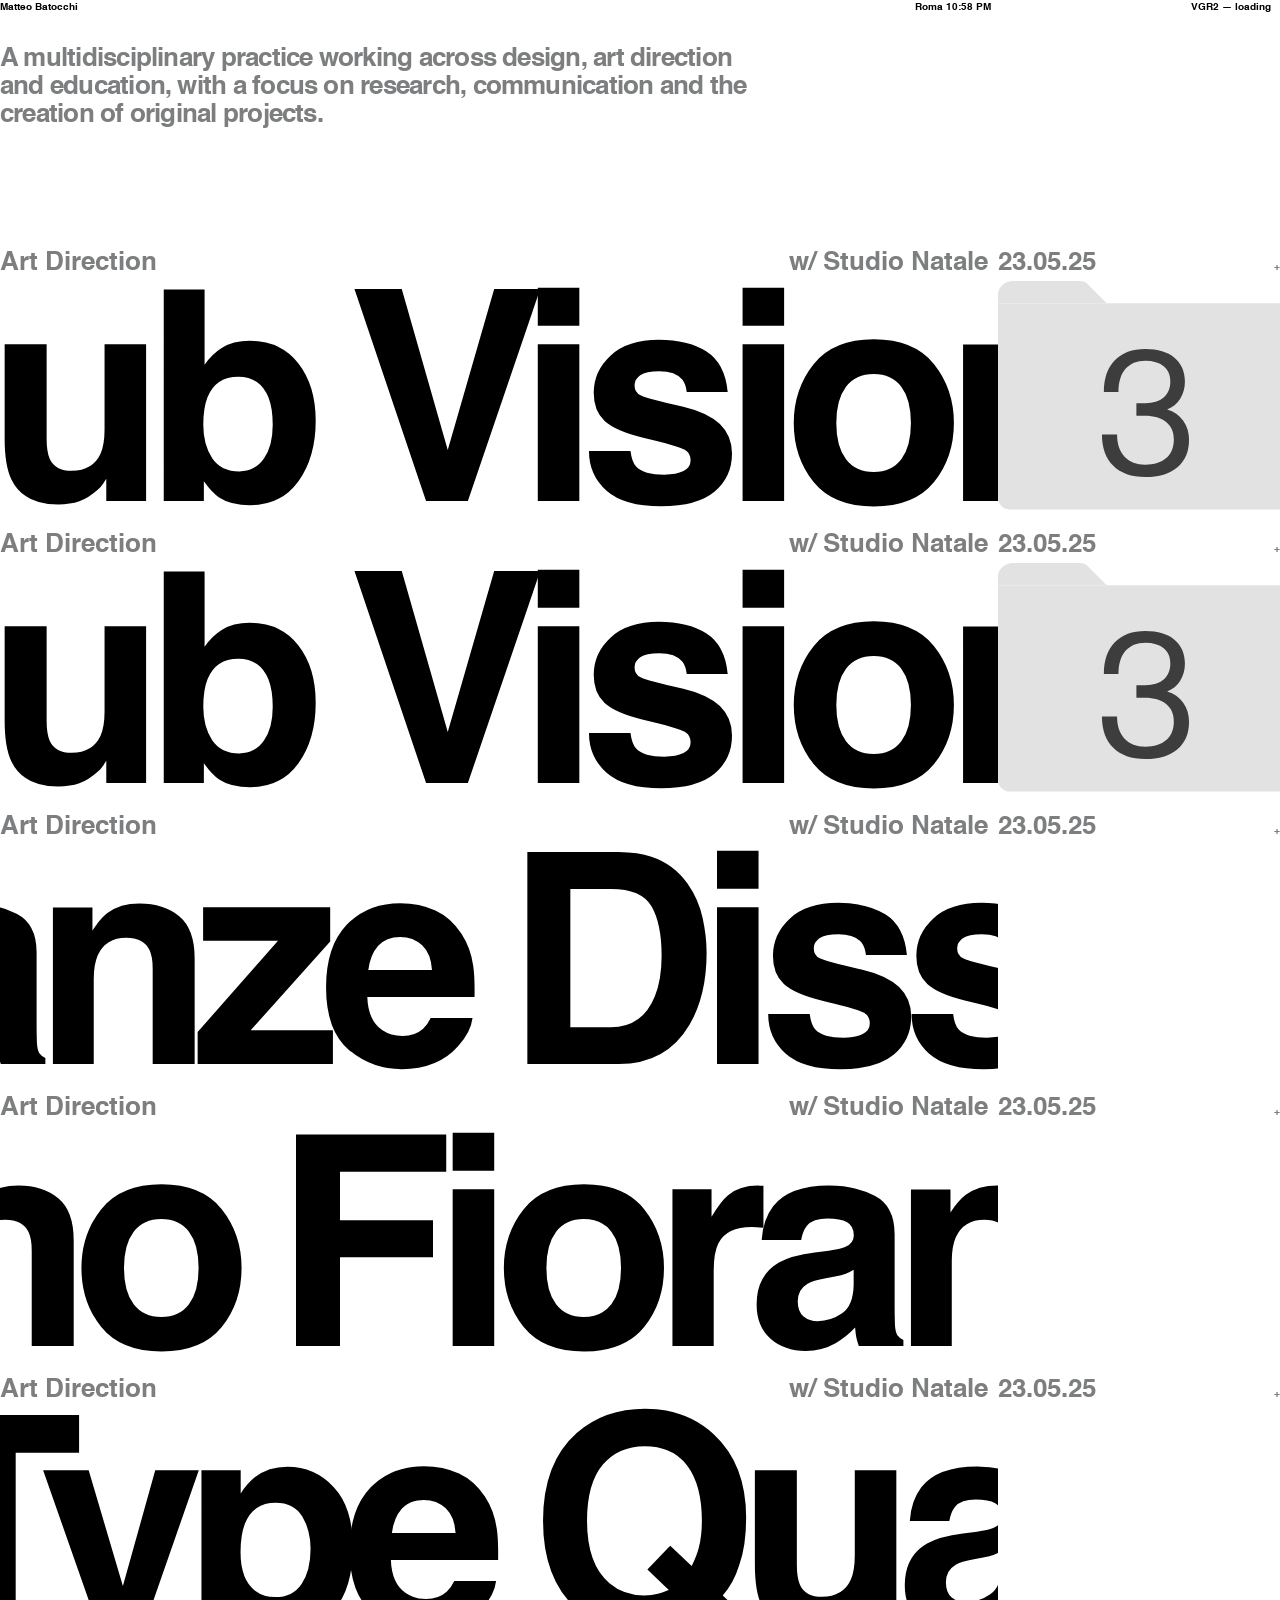
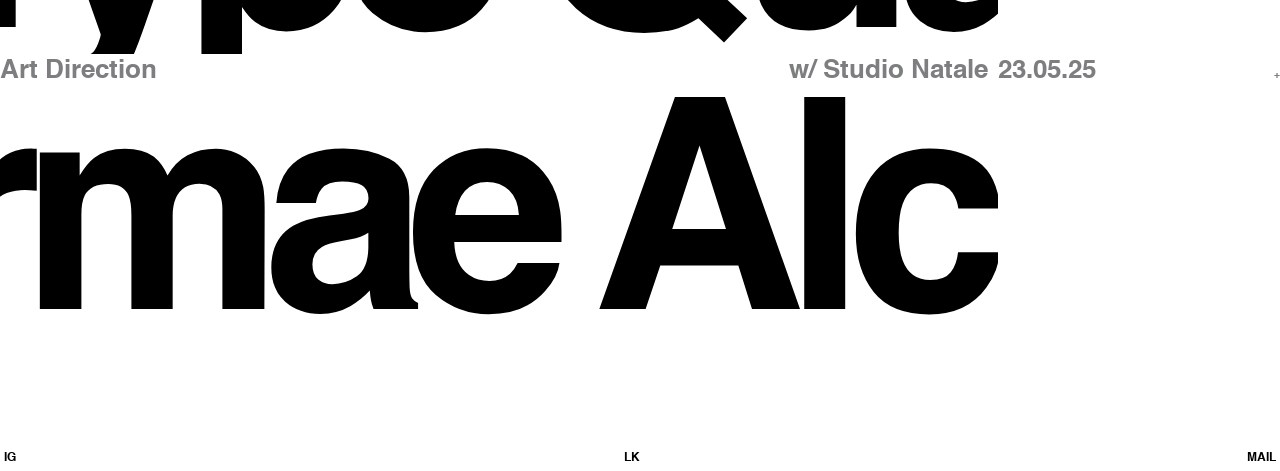
==== commit 8a75e541: "fix: text height in marquee as folder icon height" ====
--- a/desktop.html
+++ b/desktop.html
@@ -51,10 +51,10 @@
     </div>
 
     <div class="marquee-track">
-        <span>Vision Club</span>
-        <span>Vision Club</span>
-        <span>Vision Club</span>
-        <span>Vision Club</span>
+        <div>Vision Club</div>
+        <div>Vision Club</div>
+        <div>Vision Club</div>
+        <div>Vision Club</div>
     </div>
 
 </div>
@@ -71,7 +71,7 @@
             </div>
           </div>
           <div class="media-grid">
-            <div class="media-cell span-2">
+            <div class="media-cell">
               <span class="cell-date">23.05.25</span>
               <div
                 class="cell-thumb"
--- a/desktop.css
+++ b/desktop.css
@@ -15,8 +15,8 @@
     --text: #ffffff;
 
     --gap: 0.8vw;
-    --pad: 1.2vw;
-
+    --pad: 0.3vw;
+    --font-size: 2vw;
     --font: 'HelveticaBold', 'Comic Sans';
 
     /*
@@ -54,7 +54,7 @@
 ───────────────────────── */
 
 .top-nav {
-    padding: var(--pad);
+    padding: 0 1vh 0 0;
 
     position: fixed;
 
@@ -124,25 +124,20 @@
 ───────────────────────── */
 
 .description {
-    padding:
-        0
-        var(--pad)
-        3vw
-        var(--pad);
+    padding: 5vh 0 13vh 0;
 
     /*
       spazio sotto header fisso
     */
 
-    padding-top: 5vw;
-    font-size: 26px;
+    font-size: var(--font-size);
 
     color: #7d7e7f;
 
     line-height: 1.10;
- letter-spacing: -0.03em;
-
-    max-width: 30vw;
+    letter-spacing: -0.03em;
+
+    max-width: 60vw;
 }
 
 
@@ -161,10 +156,6 @@
     align-items: stretch;
 
     width: 100%;
-
-    padding:
-        0
-        var(--pad);
 
     cursor: pointer;
 }
@@ -181,10 +172,12 @@
 
 .section-left {
     flex: 1;
-
     min-width: 0;
-
     overflow: hidden;
+    height: var(--col);
+    display: flex;
+    flex-direction: column;
+    justify-content: flex-end;
 }
 
 
@@ -215,7 +208,7 @@
 .thumb-work,
 .thumb-studio,
 .thumb-date {
-    font-size: clamp(14px, 0.65vw, 12px);
+    font-size: var(--font-size);
 
     color: #7d7e7f;
 
@@ -277,48 +270,26 @@
 
 .marquee-wrap {
     width: 100%;
-
-    /*
-      stessa altezza della cover
-    */
-
     height: var(--col);
-
     overflow: hidden;
-
     mix-blend-mode: difference;
-
     position: relative;
-
-    display: flex;
-
+    display: flex;
     align-items: center;
 }
 
-
 .marquee-track {
     display: flex;
-
     gap: 0.15em;
-
     white-space: nowrap;
-
-    /*
-      molto grande,
-      ma meno assurdo del mobile
-    */
-
-    font-size: clamp(665px,15vw, 290px);
-
-    line-height: 0.8;
-
+    font-size: clamp(200px, 22vw, 400px);
+    line-height: 1;
     will-change: transform;
-
     cursor: grab;
-
     user-select: none;
-
     touch-action: pan-y;
+    height: 100%;
+    align-items: stretch;
 }
 
 
@@ -327,14 +298,16 @@
 }
 
 
-.marquee-track span {
-    font-weight: 800;
-
+.marquee-track > * {
+    flex-shrink: 0;
+    display: flex;
+    align-items: center;
+    font-weight: 400;
     color: var(--text);
-
     letter-spacing: -0.07em;
-
-    flex-shrink: 0;
+    height: 22vw;
+    font-size: clamp(10px, 23vw, 3000px);
+    line-height: 0.85;
 }
 
 
@@ -389,18 +362,13 @@
 ───────────────────────── */
 
 .thumb-preview {
-    width: var(--col);
-
-    height: var(--col);
-
+    width:23vw;
+    height: 18vw;
     display: block;
-
     background-color: var(--thumb);
-
-    background-size: cover;
-
+    background-size: contain;
     background-position: center;
-
+    background-repeat: no-repeat;
     transition: opacity 0.15s;
 }
 
@@ -453,7 +421,7 @@
 
 .cell-thumb {
     width: 100%;
-
+    background-color: #000000;
     aspect-ratio: 1 / 1;
 
     background-size: cover;
